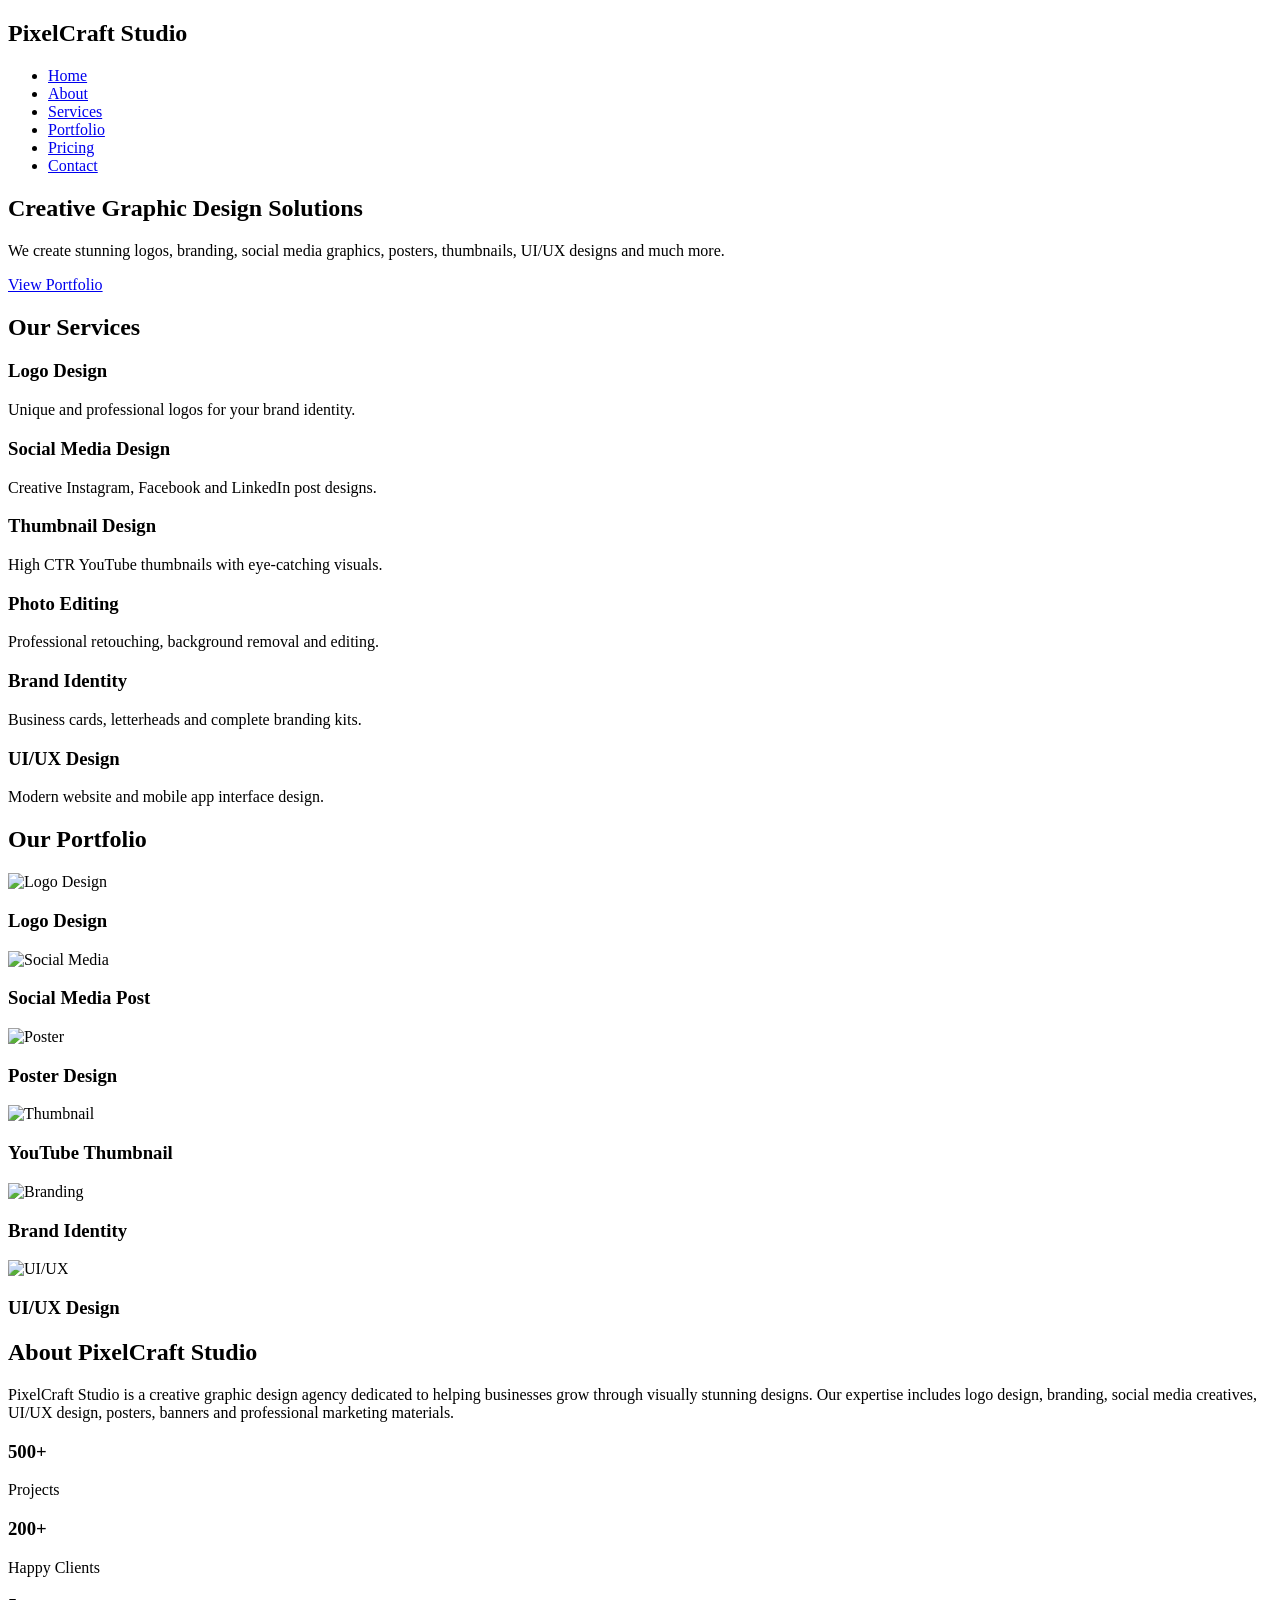
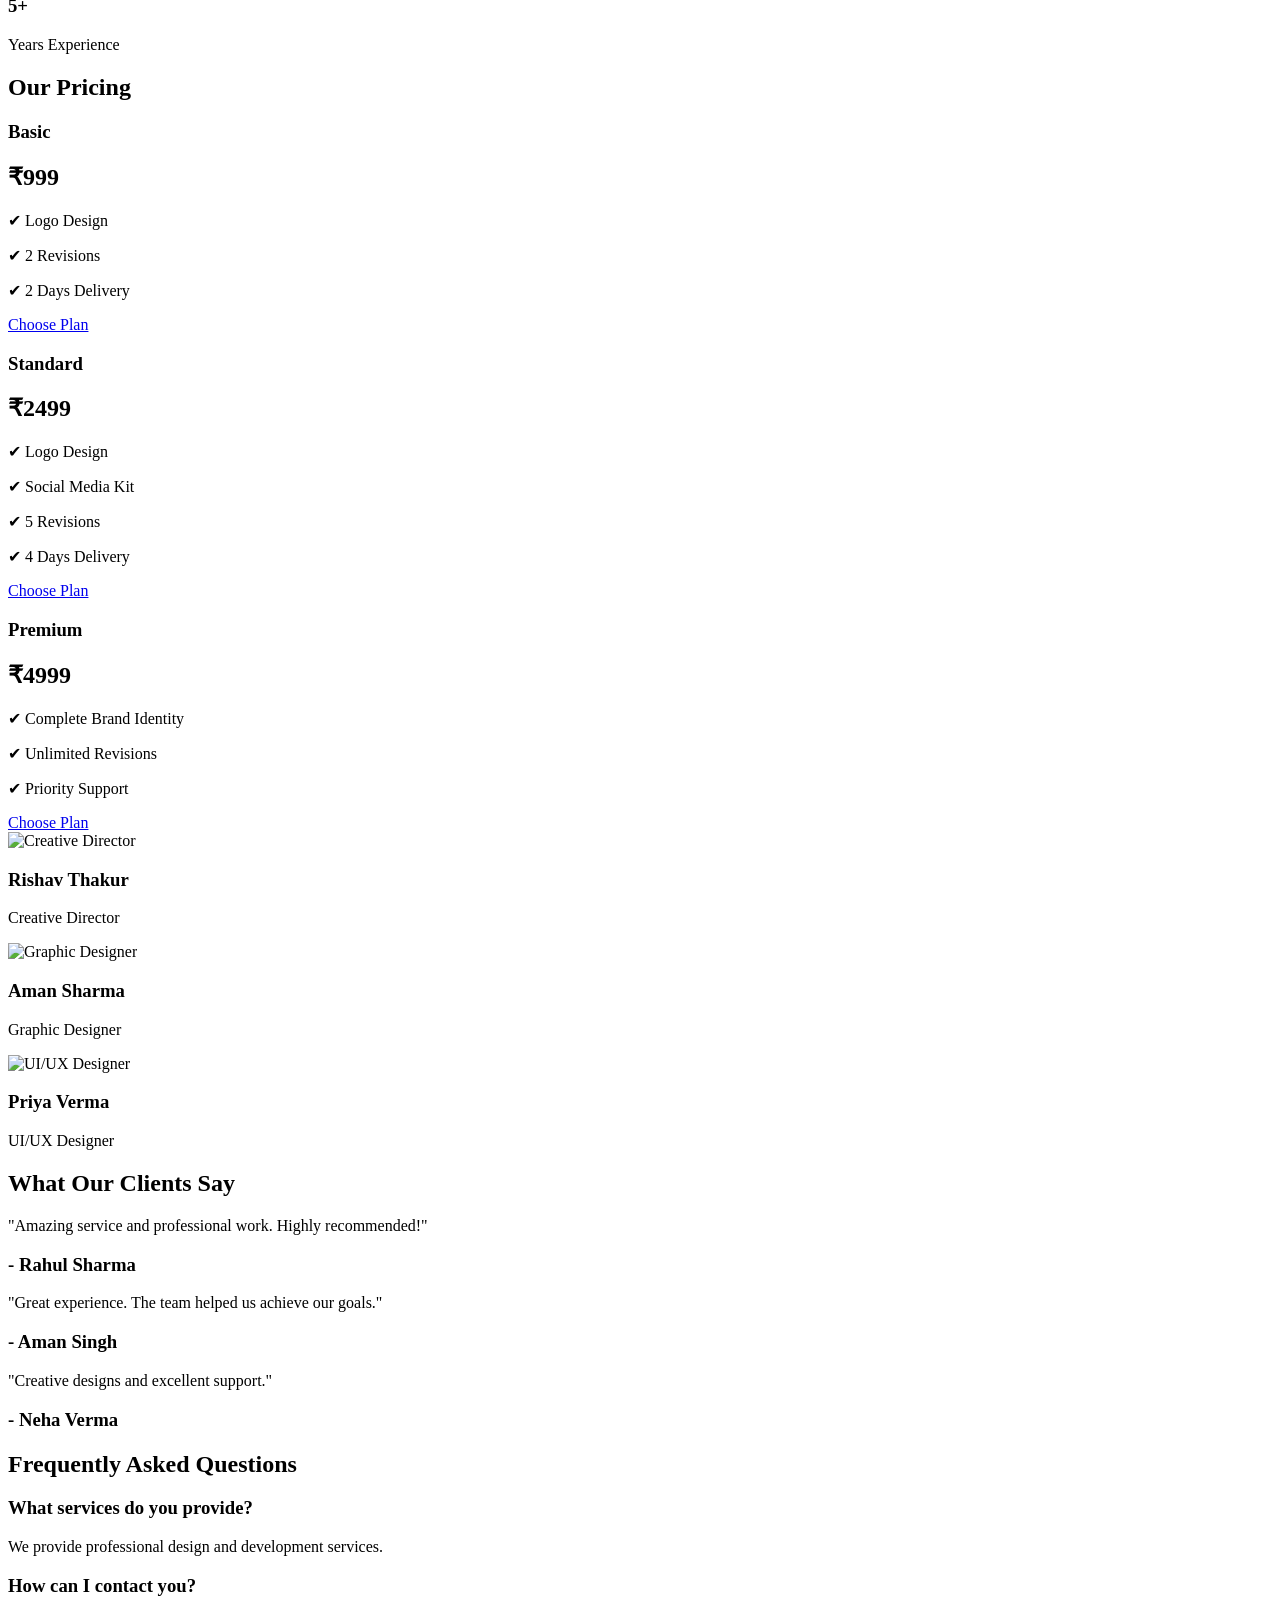
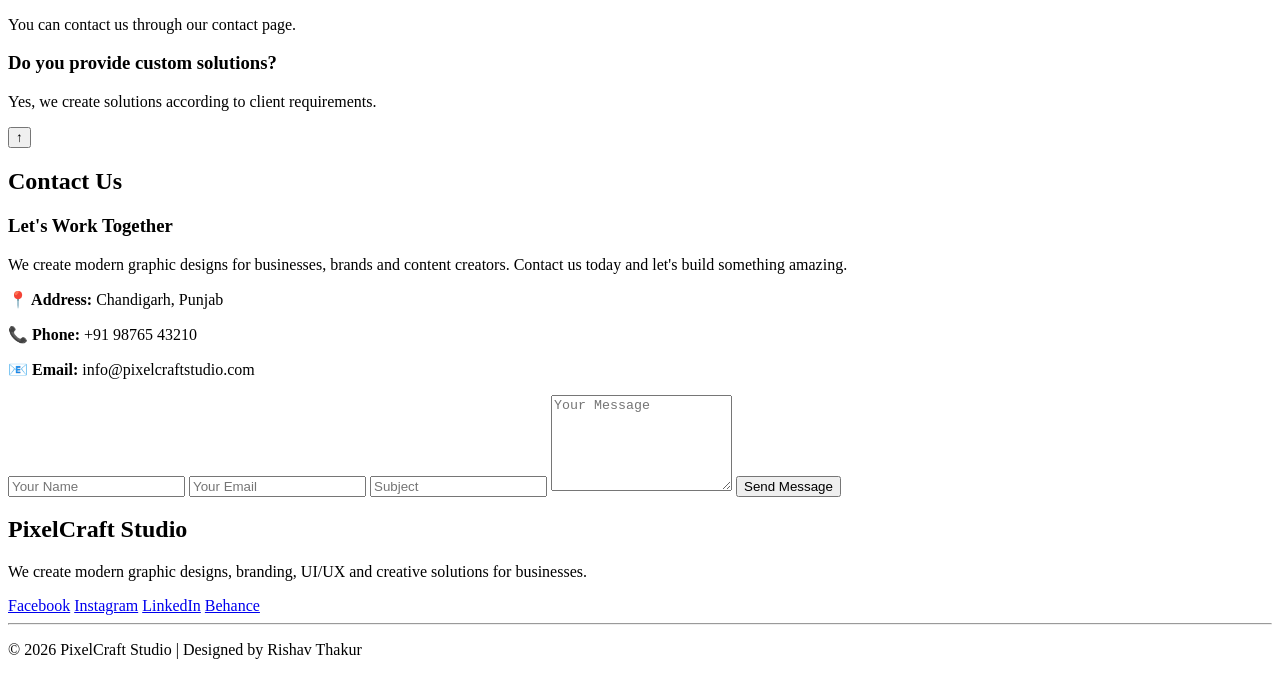
==== index.html @ e8d036d0 "Add files via upload" ====
<!DOCTYPE html>
<html lang="en">
<head>
    <meta charset="UTF-8">
    <meta name="viewport" content="width=device-width, initial-scale=1.0">
    <title>PixelCraft Studio</title>
    
    <link rel="stylesheet" href="css/style.css">
    <link href="https://fonts.googleapis.com/css2?family=Poppins:wght@300;400;500;600;700;800&display=swap" rel="stylesheet">
    <link rel="stylesheet" href="https://unpkg.com/aos@2.3.1/dist/aos.css">
</head>
<body>
  <header>
    <nav>
        <h2>PixelCraft Studio</h2>

        <ul>
            <li><a href="index.html">Home</a></li>
            <li><a href="about.html">About</a></li>
            <li><a href="services.html">Services</a></li>
            <li><a href="portfolio.html">Portfolio</a></li>
            <li><a href="pricing.html">Pricing</a></li>
            <li><a href="contact.html">Contact</a></li>
        </ul>
    </nav>
</header>

<section class="hero">

    <h1>Creative Graphic Design Solutions</h1>

    <p>
        We create stunning logos, branding, social media graphics,
        posters, thumbnails, UI/UX designs and much more.
    </p>

    <a href="portfolio.html" class="btn">
        View Portfolio
    </a>

</section>  
<!-- Services Section -->

<section class="services">

    <h2>Our Services</h2>

    <div class="service-container">

        <div class="card">
            <h3>Logo Design</h3>
            <p>Unique and professional logos for your brand identity.</p>
        </div>

        <div class="card">
            <h3>Social Media Design</h3>
            <p>Creative Instagram, Facebook and LinkedIn post designs.</p>
        </div>

        <div class="card">
            <h3>Thumbnail Design</h3>
            <p>High CTR YouTube thumbnails with eye-catching visuals.</p>
        </div>

        <div class="card">
            <h3>Photo Editing</h3>
            <p>Professional retouching, background removal and editing.</p>
        </div>

        <div class="card">
            <h3>Brand Identity</h3>
            <p>Business cards, letterheads and complete branding kits.</p>
        </div>

        <div class="card">
            <h3>UI/UX Design</h3>
            <p>Modern website and mobile app interface design.</p>
        </div>

    </div>

</section>
<!-- Portfolio -->

<section class="portfolio">

    <h2>Our Portfolio</h2>

    <div class="portfolio-container">

        <div class="portfolio-box">
            <img src="images/logo-design.png" alt="Logo Design">
            <h3>Logo Design</h3>
        </div>

        <div class="portfolio-box">
            <img src="images/social-media.png" alt="Social Media">
            <h3>Social Media Post</h3>
        </div>

        <div class="portfolio-box">
            <img src="images/poster.png" alt="Poster">
            <h3>Poster Design</h3>
        </div>

        <div class="portfolio-box">
            <img src="images/thumbnail.png" alt="Thumbnail">
            <h3>YouTube Thumbnail</h3>
        </div>

        <div class="portfolio-box">
            <img src="images/branding.png" alt="Branding">
            <h3>Brand Identity</h3>
        </div>

        <div class="portfolio-box">
            <img src="images/uiux.png" alt="UI/UX">
            <h3>UI/UX Design</h3>
        </div>

    </div>

</section>
<!-- About -->

<section class="about">

    <div class="about-text">

        <h2>About PixelCraft Studio</h2>

        <p>
            PixelCraft Studio is a creative graphic design agency dedicated to
            helping businesses grow through visually stunning designs.
            Our expertise includes logo design, branding, social media creatives,
            UI/UX design, posters, banners and professional marketing materials.
        </p>

        <div class="stats">

            <div>
                <h3>500+</h3>
                <span>Projects</span>
            </div>

            <div>
                <h3>200+</h3>
                <span>Happy Clients</span>
            </div>

            <div>
                <h3>5+</h3>
                <span>Years Experience</span>
            </div>

        </div>

    </div>

</section>
<!-- Pricing Section -->
<section class="pricing">

    <h2>Our Pricing</h2>

    <div class="pricing-container">

        <div class="price-card">
            <h3>Basic</h3>
            <h1>₹999</h1>

            <p>✔ Logo Design</p>
            <p>✔ 2 Revisions</p>
            <p>✔ 2 Days Delivery</p>

            <a href="#" class="btn">Choose Plan</a>
        </div>

        <div class="price-card active">
            <h3>Standard</h3>
            <h1>₹2499</h1>

            <p>✔ Logo Design</p>
            <p>✔ Social Media Kit</p>
            <p>✔ 5 Revisions</p>
            <p>✔ 4 Days Delivery</p>

            <a href="#" class="btn">Choose Plan</a>
        </div>

        <div class="price-card">
            <h3>Premium</h3>
            <h1>₹4999</h1>

            <p>✔ Complete Brand Identity</p>
            <p>✔ Unlimited Revisions</p>
            <p>✔ Priority Support</p>

            <a href="#" class="btn">Choose Plan</a>
        </div>

    </div>

</section>
<div class="team-card">
    <img src="images/team1.jfif" alt="Creative Director">
    <h3>Rishav Thakur</h3>
    <p>Creative Director</p>
</div>

<div class="team-card">
    <img src="images/team2.jfif" alt="Graphic Designer">
    <h3>Aman Sharma</h3>
    <p>Graphic Designer</p>
</div>

<div class="team-card">
    <img src="images/team3.jfif" alt="UI/UX Designer">
    <h3>Priya Verma</h3>
    <p>UI/UX Designer</p>
</div>
<!-- Testimonials Section -->
 <section class="testimonials" data-aos="fade-up"></section>
    <h2>What Our Clients Say</h2>

    <div class="testimonial-container">

        <div class="testimonial-card">
            <p>"Amazing service and professional work. Highly recommended!"</p>
            <h3>- Rahul Sharma</h3>
        </div>

        <div class="testimonial-card">
            <p>"Great experience. The team helped us achieve our goals."</p>
            <h3>- Aman Singh</h3>
        </div>

        <div class="testimonial-card">
            <p>"Creative designs and excellent support."</p>
            <h3>- Neha Verma</h3>
        </div>

    </div>
</section>


<!-- FAQ Section -->
<section class="faq" data-aos="fade-up"></section>
    <h2>Frequently Asked Questions</h2>

    <div class="faq-box">
        <h3>What services do you provide?</h3>
        <p>We provide professional design and development services.</p>
    </div>

    <div class="faq-box">
        <h3>How can I contact you?</h3>
        <p>You can contact us through our contact page.</p>
    </div>

    <div class="faq-box">
        <h3>Do you provide custom solutions?</h3>
        <p>Yes, we create solutions according to client requirements.</p>
    </div>

</section>


<!-- Back To Top Button -->
<button id="topBtn">↑</button>
<!-- Contact Section -->

<section class="contact" id="contact">

    <h2>Contact Us</h2>

    <div class="contact-container">

        <div class="contact-info">

            <h3>Let's Work Together</h3>

            <p>
                We create modern graphic designs for businesses,
                brands and content creators. Contact us today and
                let's build something amazing.
            </p>

            <p><strong>📍 Address:</strong> Chandigarh, Punjab</p>

            <p><strong>📞 Phone:</strong> +91 98765 43210</p>

            <p><strong>📧 Email:</strong> info@pixelcraftstudio.com</p>

        </div>

        <form class="contact-form">

            <input type="text" placeholder="Your Name" required>

            <input type="email" placeholder="Your Email" required>

            <input type="text" placeholder="Subject">

            <textarea rows="6" placeholder="Your Message"></textarea>

            <button class="btn">Send Message</button>

        </form>

    </div>

</section>
<footer>

    <div class="footer-content">

        <h2>PixelCraft Studio</h2>

        <p>
            We create modern graphic designs, branding,
            UI/UX and creative solutions for businesses.
        </p>

        <div class="social-icons">
            <a href="#">Facebook</a>
            <a href="#">Instagram</a>
            <a href="#">LinkedIn</a>
            <a href="#">Behance</a>
        </div>

        <hr>

        <p>© 2026 PixelCraft Studio | Designed by Rishav Thakur</p>

    </div>

</footer>
<script src="https://unpkg.com/aos@2.3.1/dist/aos.js"></script>

<script>
AOS.init({
    duration: 1000,
    once: true
});
</script>
</body>
<script src="js/script.js"></script>
</html>
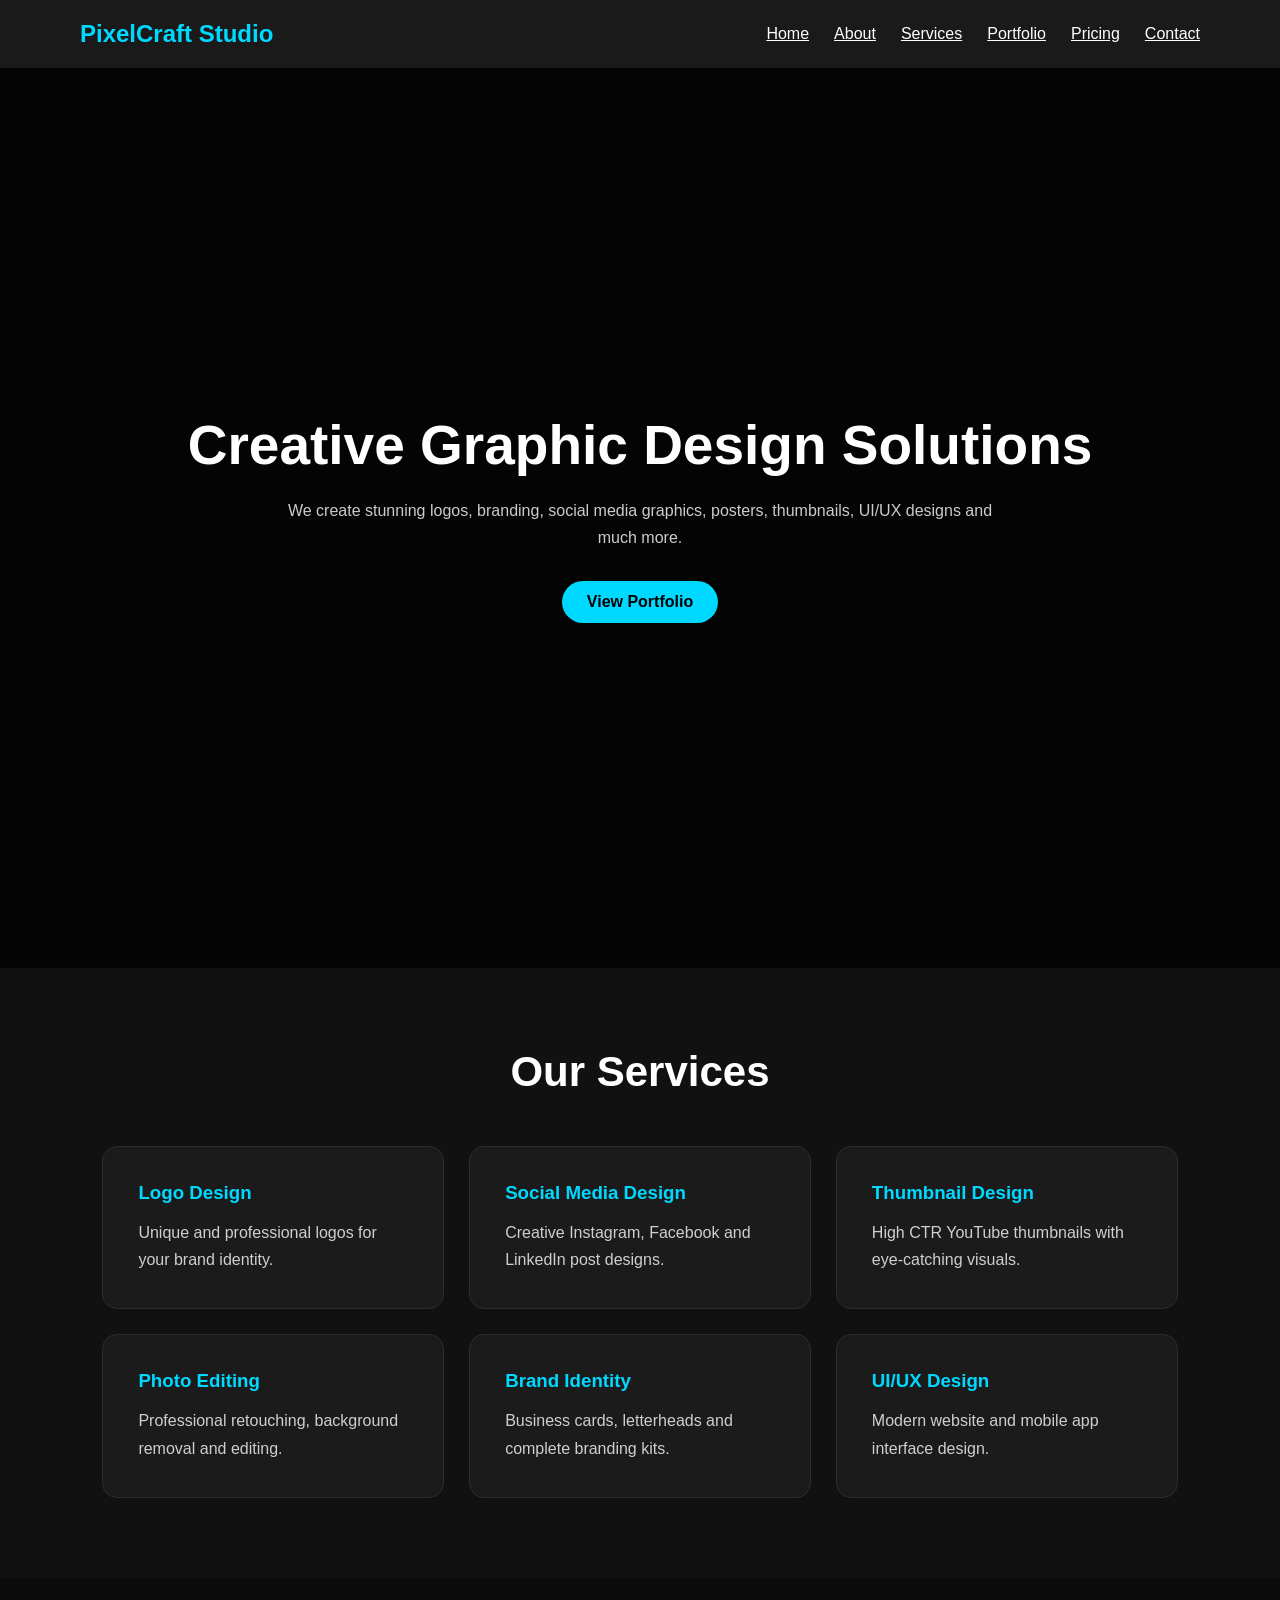
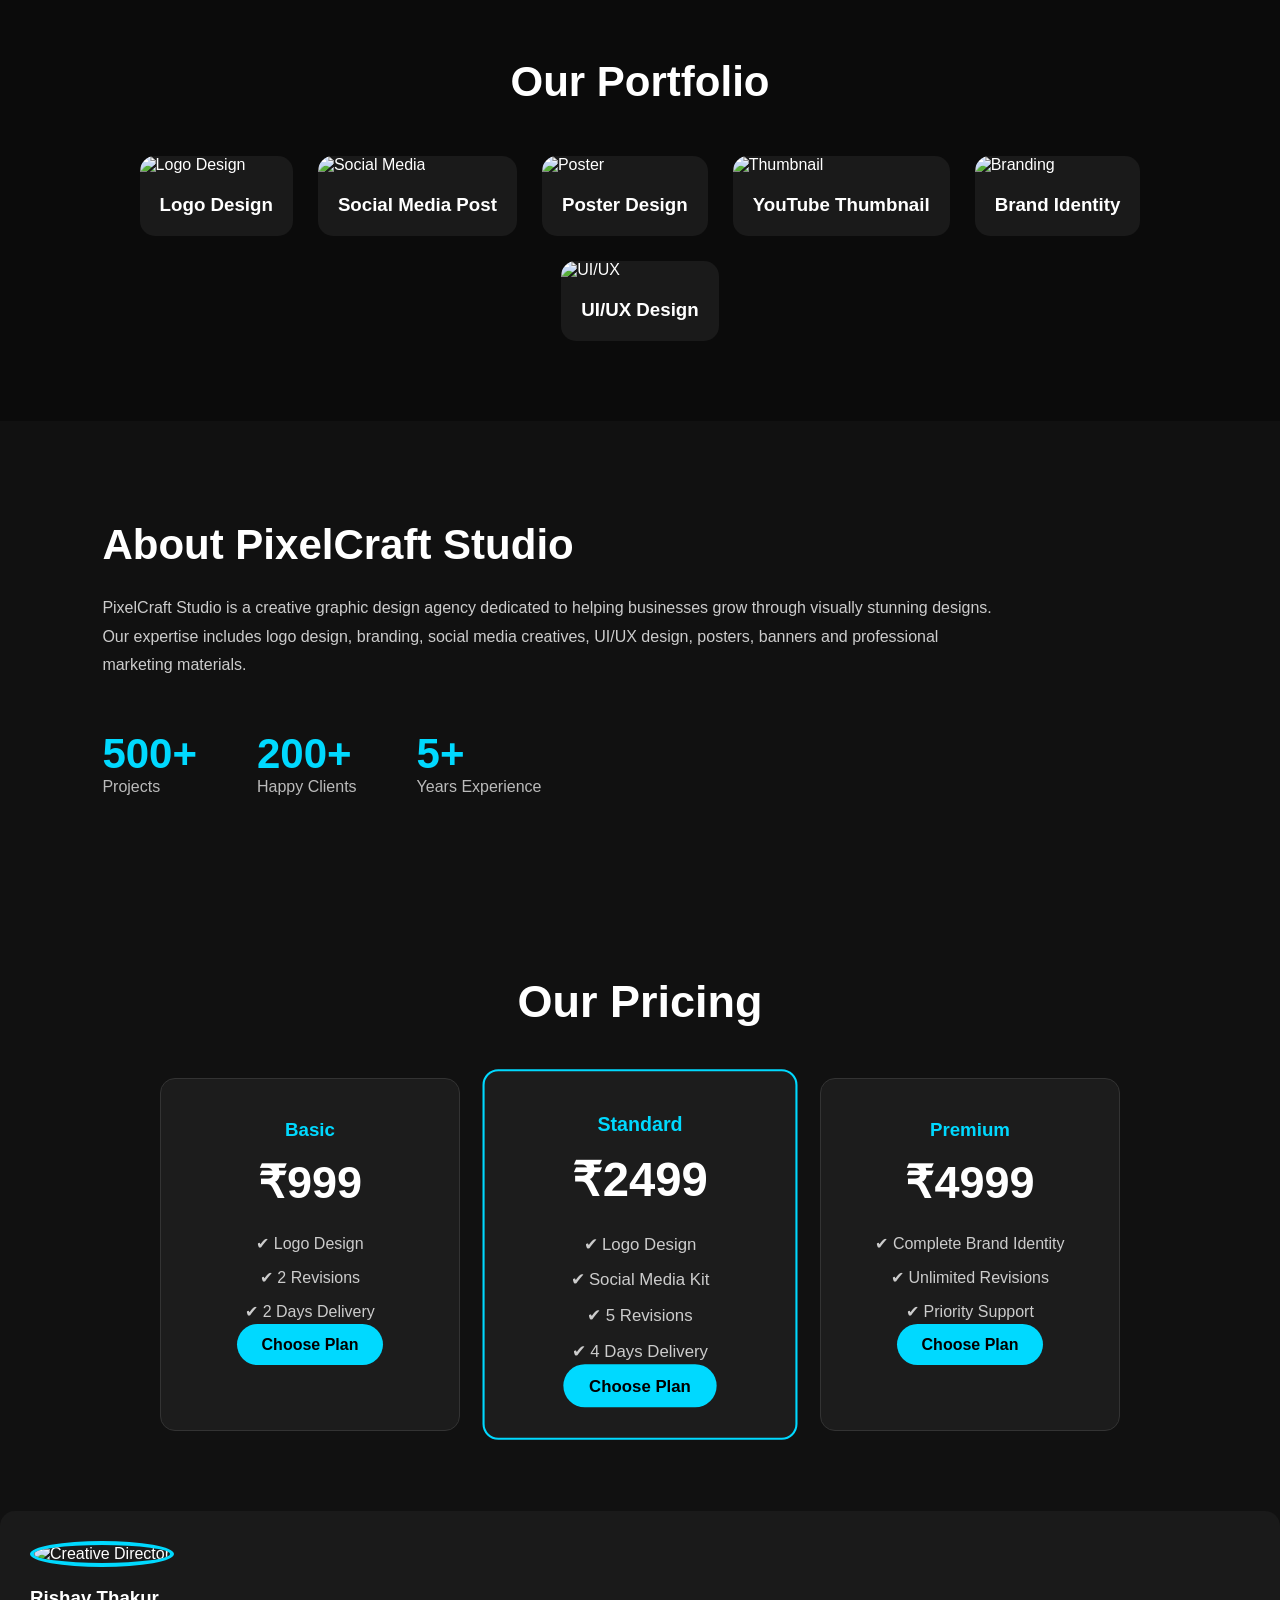
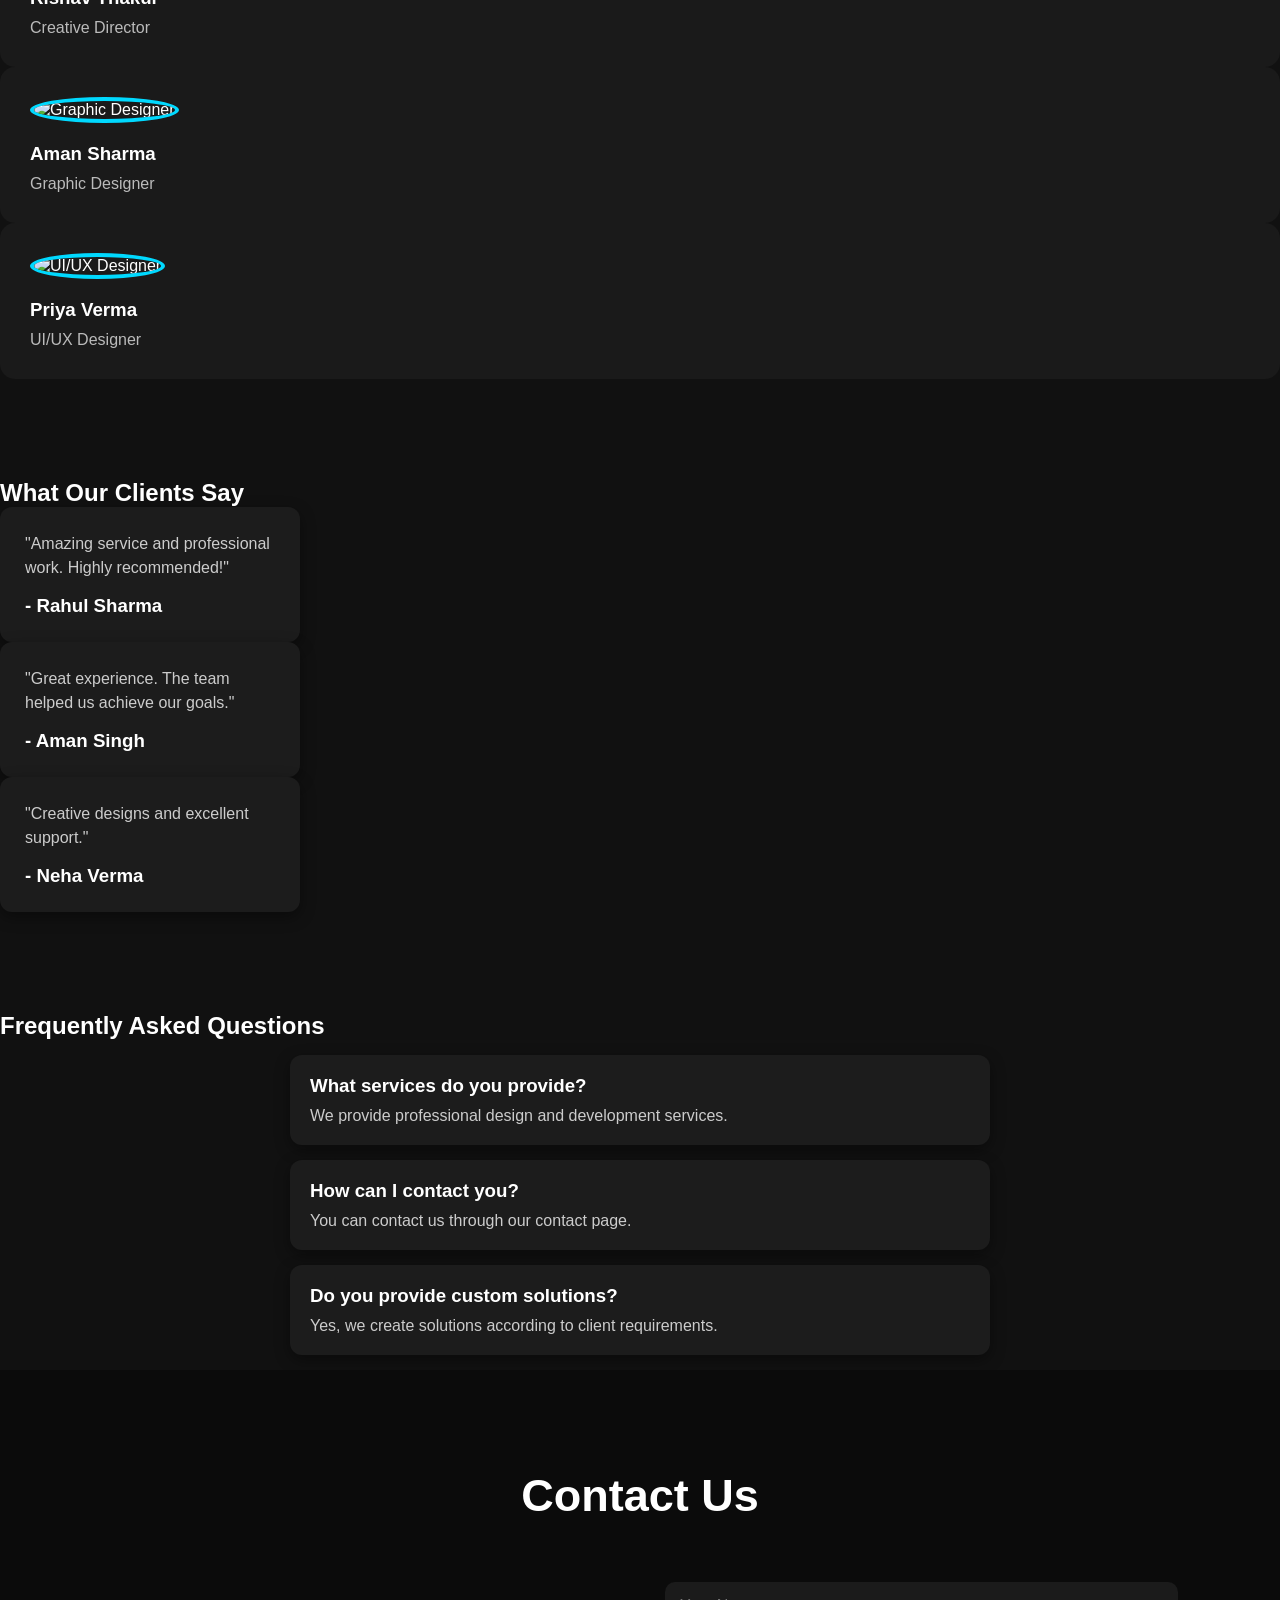
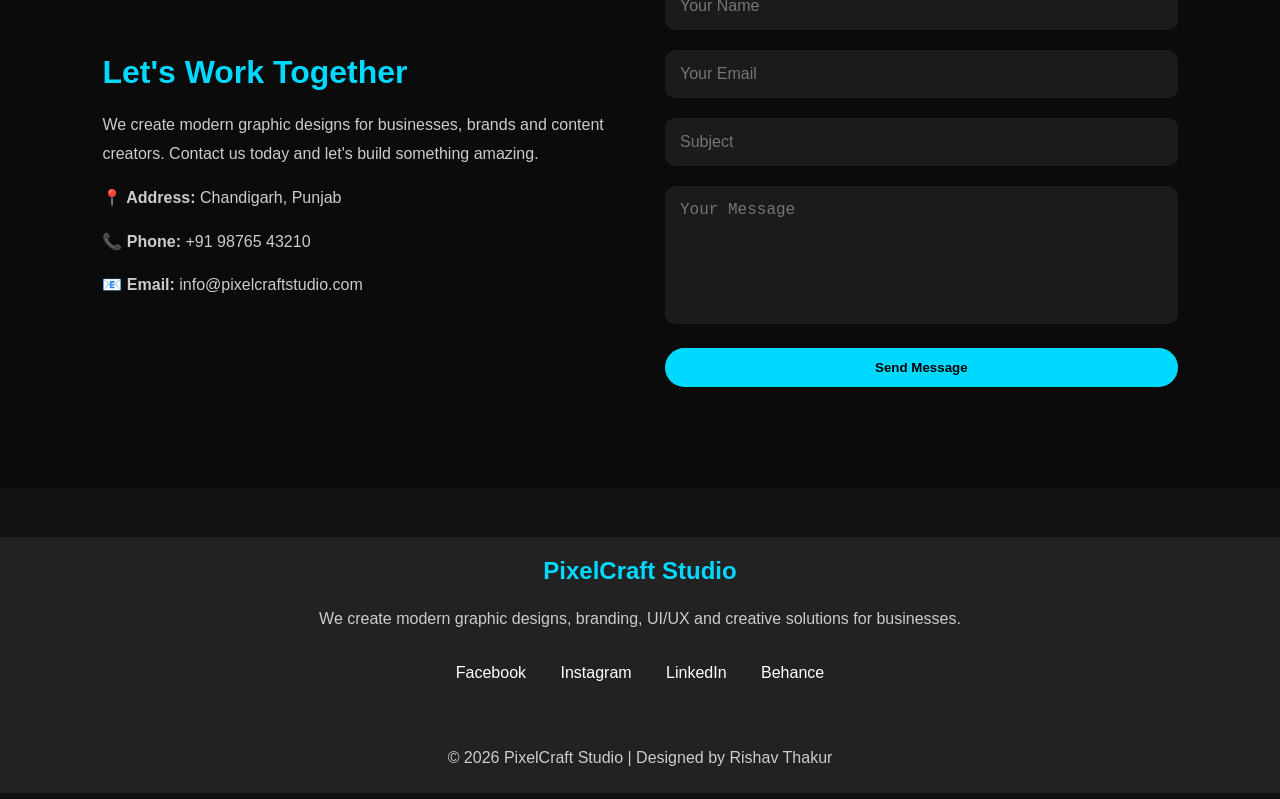
==== commit b4eeade6: "Add files via upload" ====
--- a/index.html
+++ b/index.html
@@ -5,7 +5,7 @@
     <meta name="viewport" content="width=device-width, initial-scale=1.0">
     <title>PixelCraft Studio</title>
     
-    <link rel="stylesheet" href="css/style.css">
+    <link rel="stylesheet" href="style.css">
     <link href="https://fonts.googleapis.com/css2?family=Poppins:wght@300;400;500;600;700;800&display=swap" rel="stylesheet">
     <link rel="stylesheet" href="https://unpkg.com/aos@2.3.1/dist/aos.css">
 </head>
--- a/style.css
+++ b/style.css
@@ -0,0 +1,638 @@
+html{
+    scroll-behavior: smooth;
+}
+*{
+    margin:0;
+    padding:0;
+    box-sizing:border-box;
+}
+
+body{
+    font-family:'Poppins',sans-serif;
+    background:#0b0b0b;
+    color:white;
+    overflow-x:hidden;
+}
+
+nav{
+    display:flex;
+    justify-content:space-between;
+    align-items:center;
+    padding:20px 80px;
+    position: sticky;
+top: 0;
+z-index: 1000;
+background: rgba(0,0,0,0.9);
+backdrop-filter: blur(10px);
+}
+
+nav h2{
+    color:#00d9ff;
+}
+
+nav ul{
+    display:flex;
+    list-style:none;
+}
+
+nav ul li{
+    margin-left:25px;
+}
+
+nav ul li a:hover{
+    color:#00d9ff;
+    transition:0.3s;
+}
+
+.hero{
+    height:100vh;
+    display:flex;
+    flex-direction:column;
+    justify-content:center;
+    align-items:center;
+    text-align:center;
+    padding:20px;
+
+    background:
+    linear-gradient(rgba(0,0,0,.75), rgba(0,0,0,.75)),
+    url("../images/hero.png");
+
+    background-size:cover;
+    background-position:center;
+}
+
+.hero h1{
+    font-size:55px;
+    margin-bottom:20px;
+}
+
+.hero p{
+    width:60%;
+    line-height:1.7;
+    margin-bottom:30px;
+}
+
+.btn{
+    background:#00d9ff;
+    color:black;
+    padding:15px 35px;
+    text-decoration:none;
+    border-radius:8px;
+    font-weight:bold;
+}
+.btn:hover{
+    background:#ffffff;
+    color:#00d9ff;
+    transform:scale(1.05);
+    transition:0.3s;
+}
+/* SERVICES */
+
+.services{
+    padding:80px 8%;
+    background:#111;
+}
+
+.services h2{
+    text-align:center;
+    font-size:42px;
+    margin-bottom:50px;
+}
+
+.service-container{
+    display:grid;
+    grid-template-columns:repeat(auto-fit,minmax(280px,1fr));
+    gap:25px;
+}
+
+.card{
+    background:#1b1b1b;
+    padding:35px;
+    border-radius:15px;
+    transition:.4s;
+    border:1px solid #2d2d2d;
+}
+
+.card:hover{
+    transform:translateY(-10px);
+    border-color:#00d9ff;
+    box-shadow:0 0 25px rgba(0,217,255,.35);
+}
+
+.card h3{
+    color:#00d9ff;
+    margin-bottom:15px;
+}
+
+.card p{
+    color:#cfcfcf;
+    line-height:1.7;
+}
+/* Portfolio */
+
+.portfolio{
+    padding:80px 8%;
+    background:#0b0b0b;
+}
+
+.portfolio h2{
+    text-align:center;
+    font-size:42px;
+    margin-bottom:50px;
+}
+
+.portfolio-container{
+    display:grid;
+    grid-template-columns:repeat(auto-fit,minmax(320px,1fr));
+    gap:25px;
+}
+
+.portfolio-box{
+    background:#1a1a1a;
+    border-radius:15px;
+    overflow:hidden;
+    transition:.4s;
+}
+
+.portfolio-box img{
+    width:100%;
+    height:240px;
+    object-fit:cover;
+}
+
+.portfolio-box h3{
+    text-align:center;
+    padding:20px;
+}
+
+.portfolio-box:hover{
+    transform:translateY(-10px);
+    box-shadow:0 0 25px rgba(0,217,255,.4);
+}
+/* ABOUT */
+.about{
+    padding:100px 8%;
+    background:#111;
+}
+
+.about h2{
+    font-size:42px;
+    margin-bottom:25px;
+}
+
+.about p{
+    color:#ccc;
+    line-height:1.8;
+    max-width:900px;
+}
+
+.stats{
+    display:flex;
+    gap:60px;
+    margin-top:50px;
+    flex-wrap:wrap;
+}
+
+.stats h3{
+    color:#00d9ff;
+    font-size:42px;
+}
+
+.stats span{
+    color:#bbb;
+}
+/* Pricing */
+
+.pricing{
+    padding:80px 8%;
+    text-align:center;
+    background:#111;
+}
+
+.pricing h2{
+    font-size:45px;
+    margin-bottom:50px;
+}
+
+.pricing-container{
+    display:flex;
+    justify-content:center;
+    gap:30px;
+    flex-wrap:wrap;
+}
+
+.price-card{
+    background:#1c1c1c;
+    padding:40px;
+    width:300px;
+    border-radius:15px;
+    transition:.4s;
+    border:1px solid #333;
+}
+
+.price-card:hover{
+    transform:translateY(-12px);
+    box-shadow:0 0 25px #00d9ff55;
+}
+
+.price-card.active{
+    border:2px solid #00d9ff;
+    transform:scale(1.05);
+}
+
+.price-card h3{
+    color:#00d9ff;
+    margin-bottom:15px;
+}
+
+.price-card h1{
+    font-size:45px;
+    margin-bottom:25px;
+}
+
+.price-card p{
+    margin:15px 0;
+}
+/* CONTACT */
+
+.contact{
+    padding:100px 8%;
+    background:#0b0b0b;
+}
+
+.contact h2{
+    text-align:center;
+    font-size:45px;
+    margin-bottom:60px;
+}
+
+.contact-container{
+    display:grid;
+    grid-template-columns:1fr 1fr;
+    gap:50px;
+    align-items:center;
+}
+
+.contact-info h3{
+    font-size:32px;
+    color:#00d9ff;
+    margin-bottom:20px;
+}
+
+.contact-info p{
+    color:#ccc;
+    line-height:1.8;
+    margin-bottom:15px;
+}
+
+.contact-form input,
+.contact-form textarea{
+    width:100%;
+    padding:15px;
+    margin-bottom:20px;
+    border:none;
+    border-radius:10px;
+    background:#1b1b1b;
+    color:white;
+    font-size:16px;
+}
+
+.contact-form textarea{
+    resize:none;
+}
+
+.contact-form button{
+    border:none;
+    cursor:pointer;
+    width:100%;
+}
+
+.contact-form input:focus,
+.contact-form textarea:focus{
+    outline:2px solid #00d9ff;
+}
+/* FOOTER */
+
+footer{
+    background:#000;
+    padding:60px 8%;
+    text-align:center;
+}
+
+.footer-content h2{
+    color:#00d9ff;
+    margin-bottom:20px;
+}
+
+.footer-content p{
+    color:#ccc;
+    line-height:1.8;
+}
+
+.social-icons{
+    margin:30px 0;
+}
+
+.social-icons a{
+    color:white;
+    text-decoration:none;
+    margin:0 15px;
+    transition:.3s;
+}
+
+.social-icons a:hover{
+    color:#00d9ff;
+}
+
+footer hr{
+    margin:30px 0;
+    border:1px solid #222;
+}
+@media(max-width:768px){
+
+nav{
+    flex-direction:column;
+    padding:20px;
+}
+
+nav ul{
+    flex-direction:column;
+    text-align:center;
+}
+
+nav ul li{
+    margin:12px 0;
+}
+
+.hero h1{
+    font-size:38px;
+}
+
+.hero p{
+    width:95%;
+}
+
+.contact-container{
+    grid-template-columns:1fr;
+}
+
+.stats{
+    justify-content:center;
+}
+
+}
+/* TEAM */
+
+.team{
+    padding:100px 8%;
+    background:#111;
+    text-align:center;
+}
+
+.team h2{
+    font-size:42px;
+    margin-bottom:50px;
+}
+
+.team-container{
+    display:grid;
+    grid-template-columns:repeat(auto-fit,minmax(250px,1fr));
+    gap:30px;
+}
+
+.team-card{
+    background:#1a1a1a;
+    border-radius:15px;
+    padding:30px;
+    transition:.4s;
+}
+
+.team-card:hover{
+    transform:translateY(-10px);
+    box-shadow:0 0 20px rgba(0,217,255,.35);
+}
+.team-card img{
+    width:150px;
+    height:150px;
+    object-fit:cover;
+    border-radius:50%;
+    border:4px solid #00d9ff;
+    margin-bottom:20px;
+    transition:0.4s;
+}
+
+.team-card img:hover{
+    transform:scale(1.08);
+}
+
+.team-card h3{
+    margin-bottom:10px;
+}
+
+.team-card p{
+    color:#bbb;
+}
+/* Testimonials Design */
+
+.testimonials {
+    padding: 50px;
+    text-align: center;
+}
+
+.testimonial-card {
+    background: #222;
+    color: white;
+    width: 300px;
+    padding: 25px;
+    border-radius: 12px;
+    transition: 0.3s;
+}
+
+.testimonial-card:hover {
+    transform: translateY(-5px);
+}
+
+.testimonial-card p {
+    font-size: 16px;
+    line-height: 1.5;
+}
+
+.testimonial-card h3 {
+    margin-top: 15px;
+}
+
+/* FAQ Design */
+
+.faq {
+    padding: 50px;
+    text-align: center;
+}
+
+.faq h2 {
+    margin-bottom: 30px;
+}
+
+.faq-box {
+    background: #222;
+    color: white;
+    margin: 15px auto;
+    padding: 20px;
+    max-width: 700px;
+    border-radius: 12px;
+    text-align: left;
+    transition: 0.3s;
+}
+
+.faq-box:hover {
+    transform: translateY(-5px);
+}
+
+.faq-box h3 {
+    margin-bottom: 10px;
+}
+
+#topBtn {
+    position: fixed;
+    bottom: 30px;
+    right: 30px;
+    display: none;
+    width: 50px;
+    height: 50px;
+    border-radius: 50%;
+    border: none;
+    cursor: pointer;
+    font-size: 25px;
+    font-weight: bold;
+    background: #333;
+    color: white;
+    transition: 0.3s;
+}
+
+#topBtn:hover {
+    transform: scale(1.1);
+}
+.portfolio-page {
+    padding: 60px;
+    text-align: center;
+}
+
+.portfolio-container {
+    display: flex;
+    justify-content: center;
+    flex-wrap: wrap;
+    gap: 25px;
+    margin-top: 40px;
+}
+
+.portfolio-card {
+    width: 280px;
+    padding: 25px;
+    background: #222;
+    color: white;
+    border-radius: 12px;
+    transition: 0.3s;
+}
+
+.portfolio-card:hover {
+    transform: translateY(-8px);
+}
+.page-section {
+    padding: 80px;
+    text-align: center;
+    min-height: 70vh;
+}
+
+.page-section p {
+    max-width: 700px;
+    margin: 20px auto;
+    font-size: 18px;
+    line-height: 1.6;
+}
+footer {
+    text-align: center;
+    padding: 20px;
+    background: #222;
+    color: white;
+    margin-top: 50px;
+}
+.portfolio-card img {
+    width: 100%;
+    height: 180px;
+    object-fit: cover;
+    border-radius: 10px;
+    margin-bottom: 15px;
+}
+@media (max-width: 768px) {
+
+    nav {
+        flex-direction: column;
+    }
+
+    nav ul {
+        flex-direction: column;
+        text-align: center;
+    }
+
+    .testimonial-container,
+    .portfolio-container {
+        flex-direction: column;
+        align-items: center;
+    }
+
+    .portfolio-card,
+    .testimonial-card {
+        width: 90%;
+    }
+
+    .page-section {
+        padding: 30px 15px;
+    }
+
+}
+/* Dark Theme Final Polish */
+
+body {
+    background: #111;
+    color: white;
+}
+
+h1, h2, h3 {
+    color: white;
+}
+
+p {
+    color: #ccc;
+}
+
+nav {
+    background: #1a1a1a;
+}
+
+nav a {
+    color: white;
+    transition: 0.3s;
+}
+
+nav a:hover {
+    color: #00d9ff;
+}
+
+.btn {
+    background: #00d9ff;
+    color: black;
+    padding: 12px 25px;
+    border-radius: 25px;
+    text-decoration: none;
+    transition: 0.3s;
+}
+
+.btn:hover {
+    transform: scale(1.05);
+}
+
+.portfolio-card,
+.testimonial-card,
+.faq-box {
+    background: #1c1c1c;
+    box-shadow: 0 5px 15px rgba(0,0,0,0.4);
+}
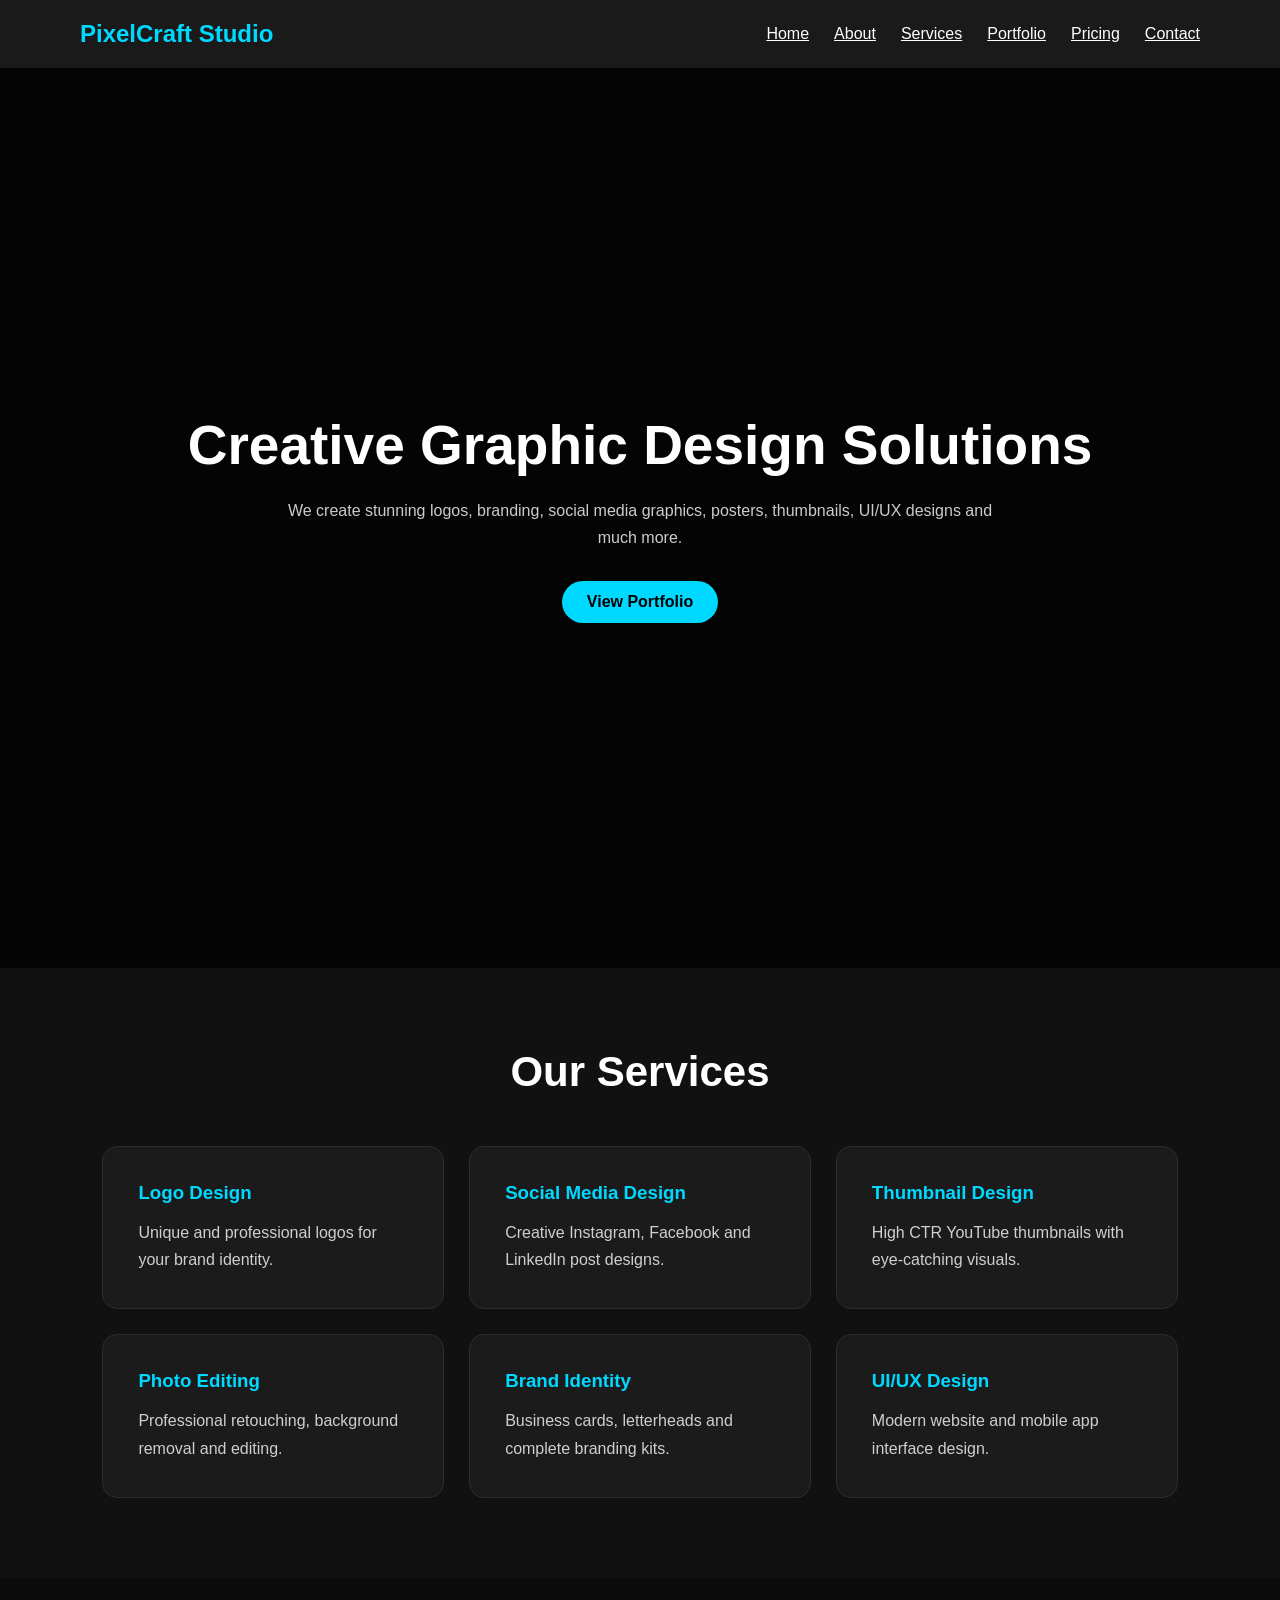
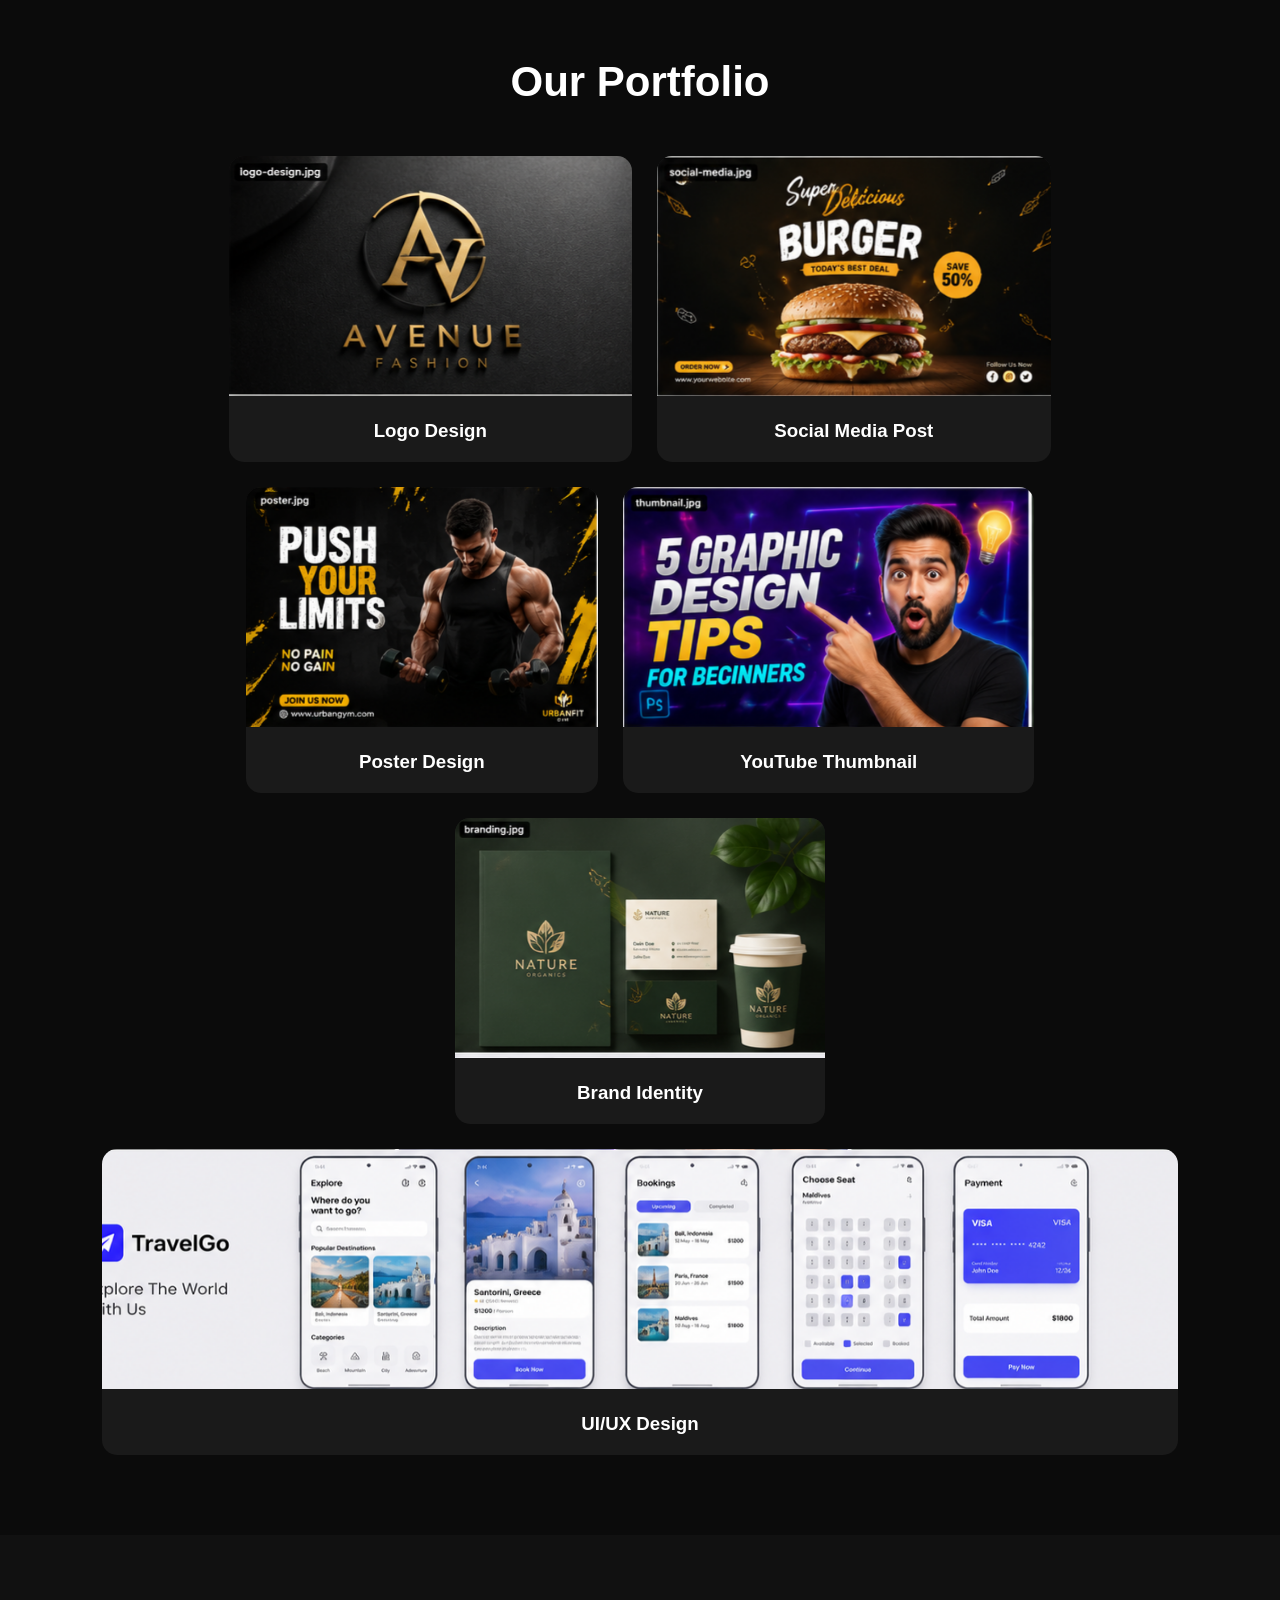
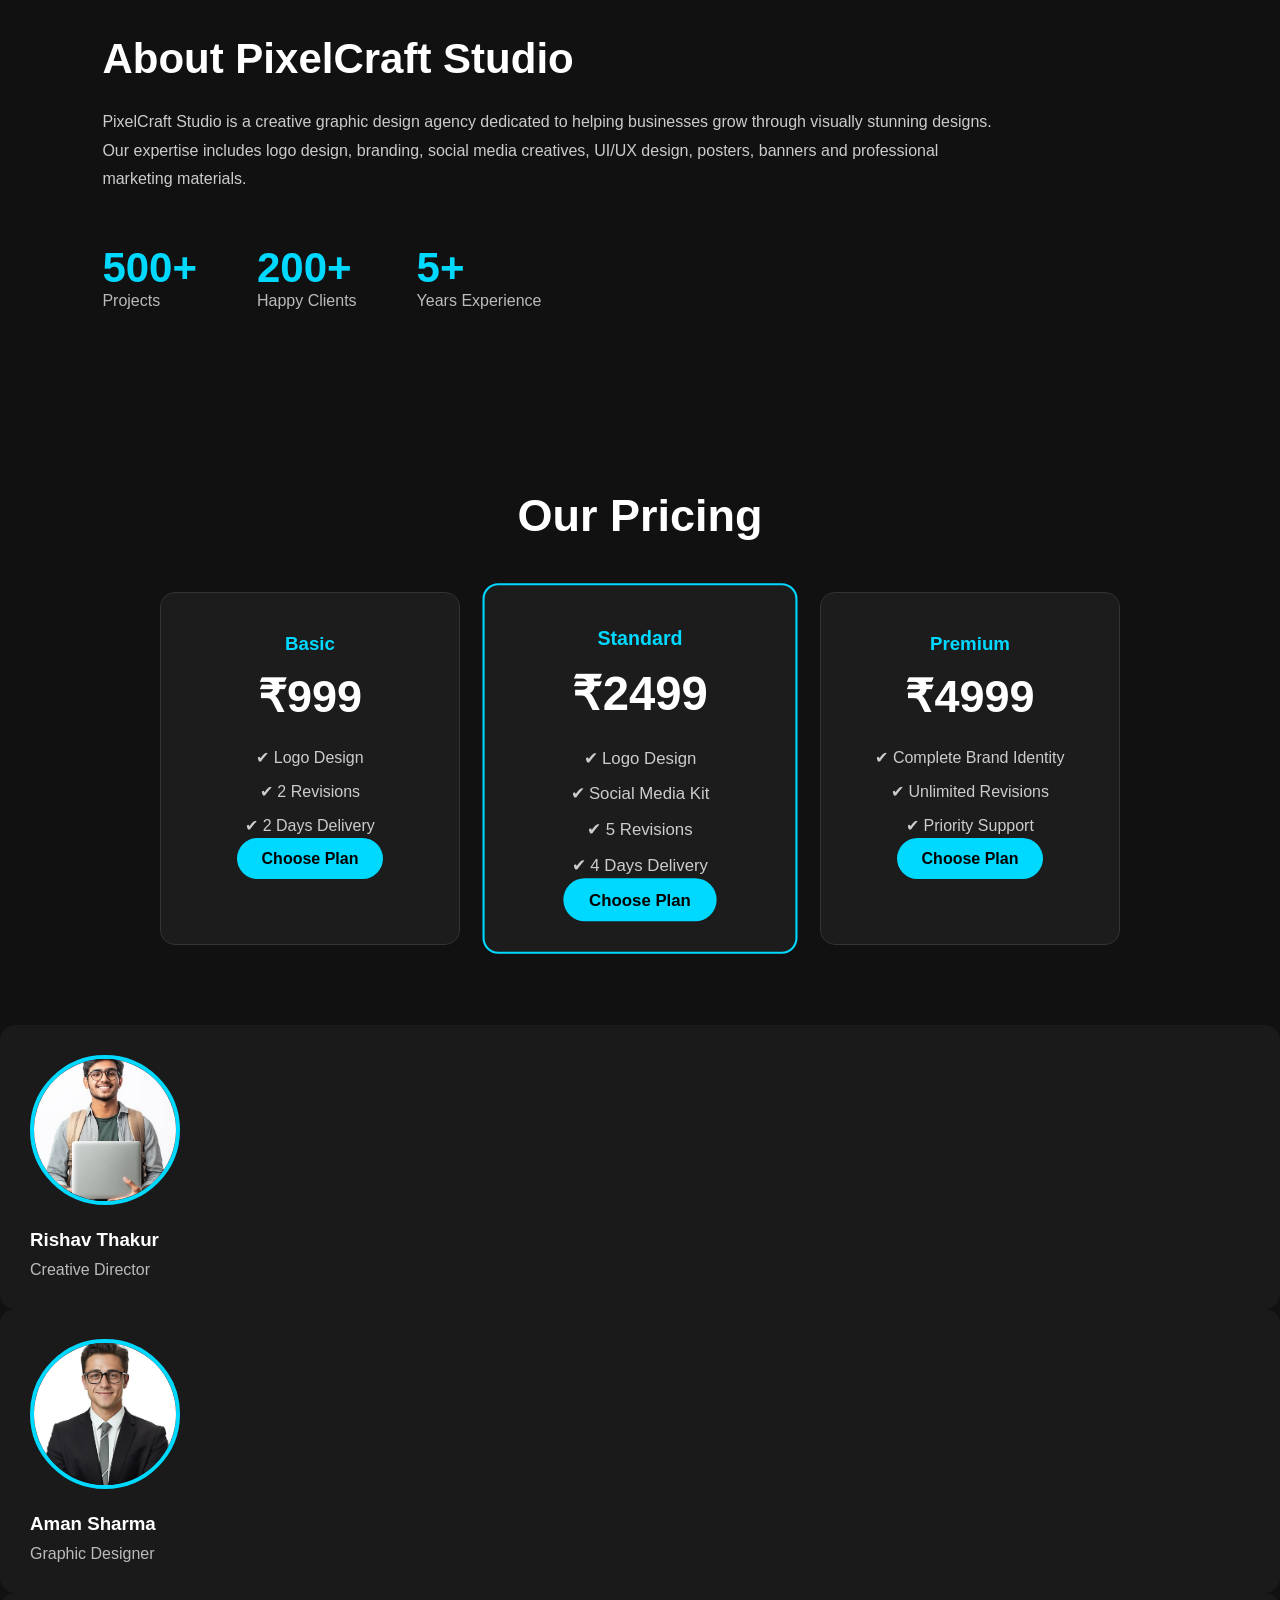
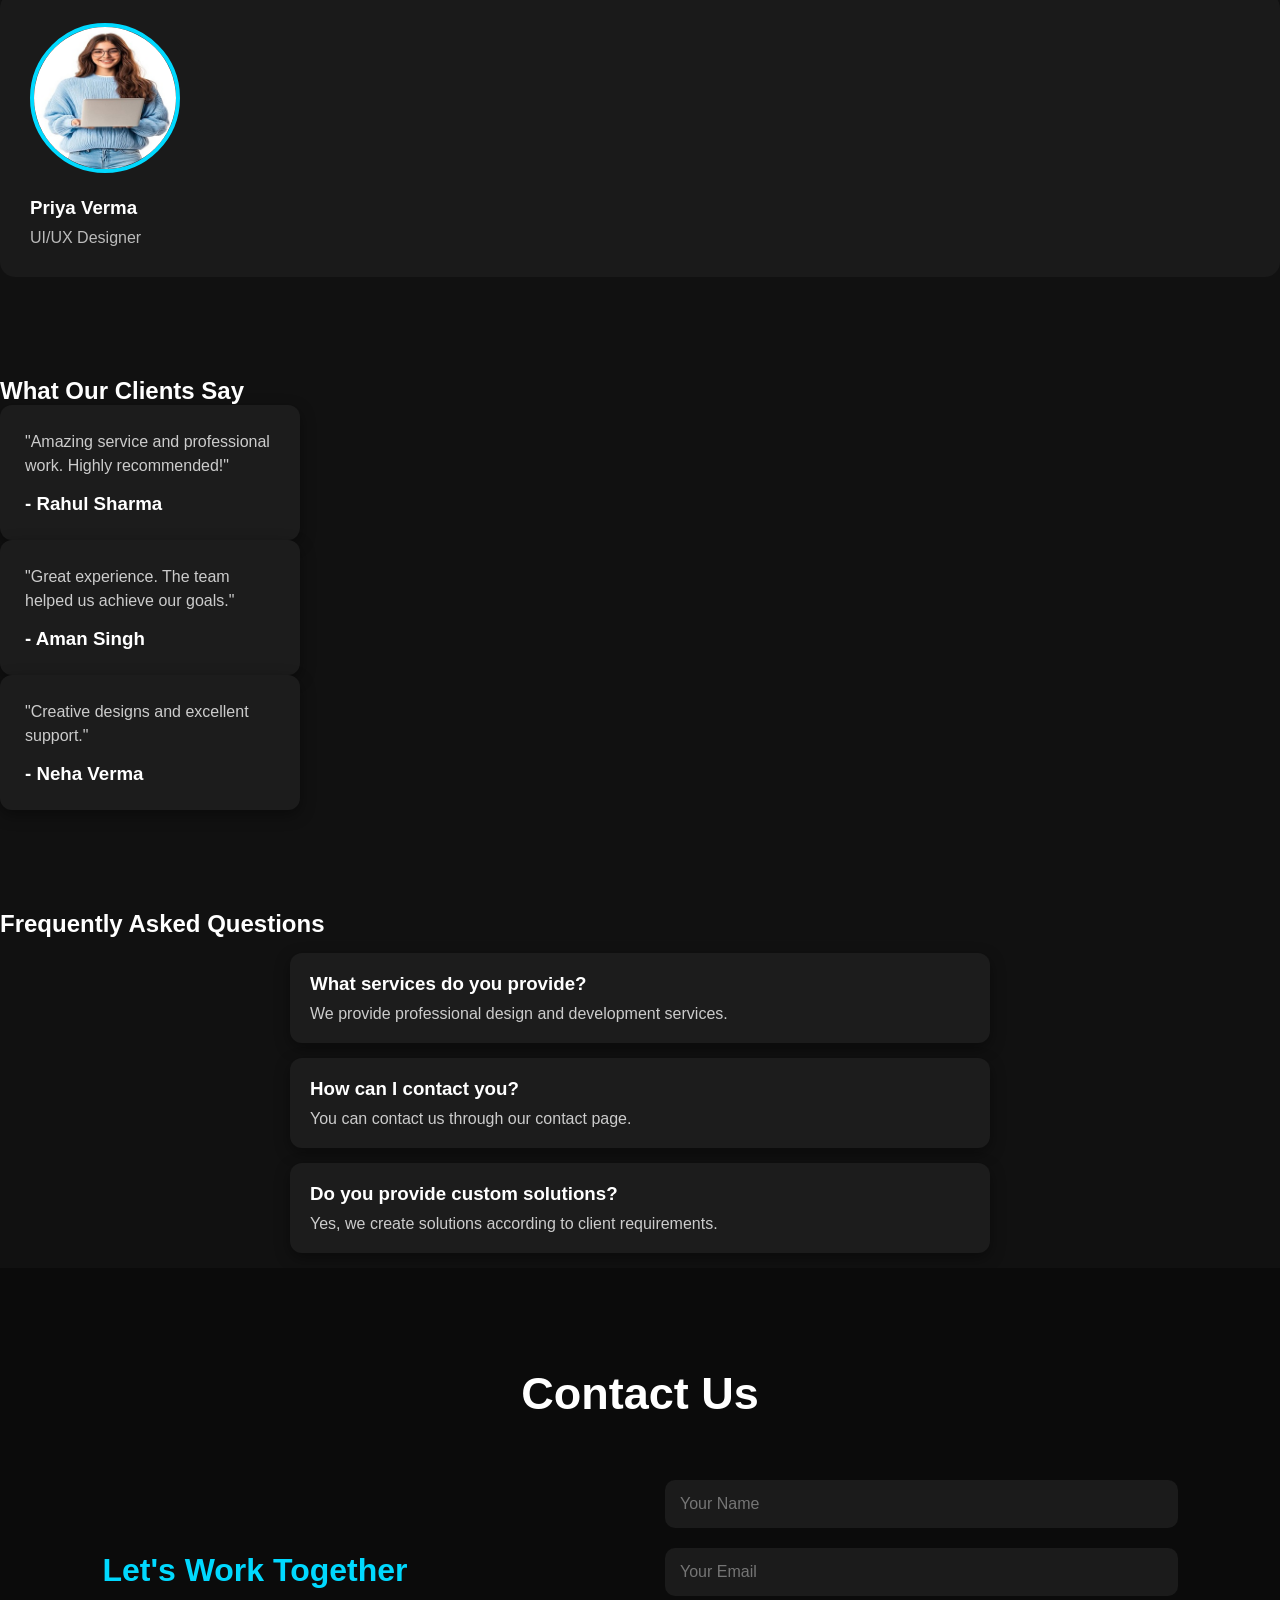
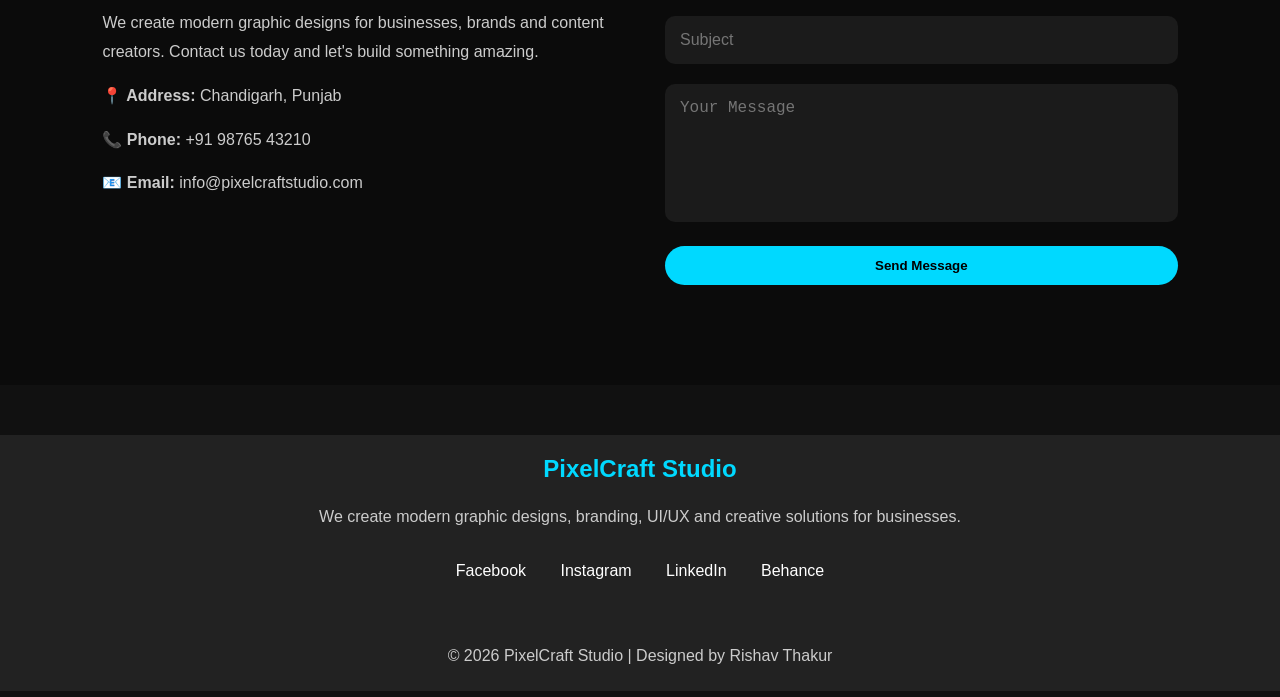
==== commit edef8c0b: "Add files via upload" ====
--- a/index.html
+++ b/index.html
@@ -89,32 +89,32 @@
     <div class="portfolio-container">
 
         <div class="portfolio-box">
-            <img src="images/logo-design.png" alt="Logo Design">
+            <img src="logo-design.png" alt="Logo Design">
             <h3>Logo Design</h3>
         </div>
 
         <div class="portfolio-box">
-            <img src="images/social-media.png" alt="Social Media">
+            <img src="social-media.png" alt="Social Media">
             <h3>Social Media Post</h3>
         </div>
 
         <div class="portfolio-box">
-            <img src="images/poster.png" alt="Poster">
+            <img src="/poster.png" alt="Poster">
             <h3>Poster Design</h3>
         </div>
 
         <div class="portfolio-box">
-            <img src="images/thumbnail.png" alt="Thumbnail">
+            <img src="thumbnail.png" alt="Thumbnail">
             <h3>YouTube Thumbnail</h3>
         </div>
 
         <div class="portfolio-box">
-            <img src="images/branding.png" alt="Branding">
+            <img src="branding.png" alt="Branding">
             <h3>Brand Identity</h3>
         </div>
 
         <div class="portfolio-box">
-            <img src="images/uiux.png" alt="UI/UX">
+            <img src="uiux.png" alt="UI/UX">
             <h3>UI/UX Design</h3>
         </div>
 
@@ -203,19 +203,19 @@
 
 </section>
 <div class="team-card">
-    <img src="images/team1.jfif" alt="Creative Director">
+    <img src="team1.jfif" alt="Creative Director">
     <h3>Rishav Thakur</h3>
     <p>Creative Director</p>
 </div>
 
 <div class="team-card">
-    <img src="images/team2.jfif" alt="Graphic Designer">
+    <img src="team2.jfif" alt="Graphic Designer">
     <h3>Aman Sharma</h3>
     <p>Graphic Designer</p>
 </div>
 
 <div class="team-card">
-    <img src="images/team3.jfif" alt="UI/UX Designer">
+    <img src="team3.jfif" alt="UI/UX Designer">
     <h3>Priya Verma</h3>
     <p>UI/UX Designer</p>
 </div>
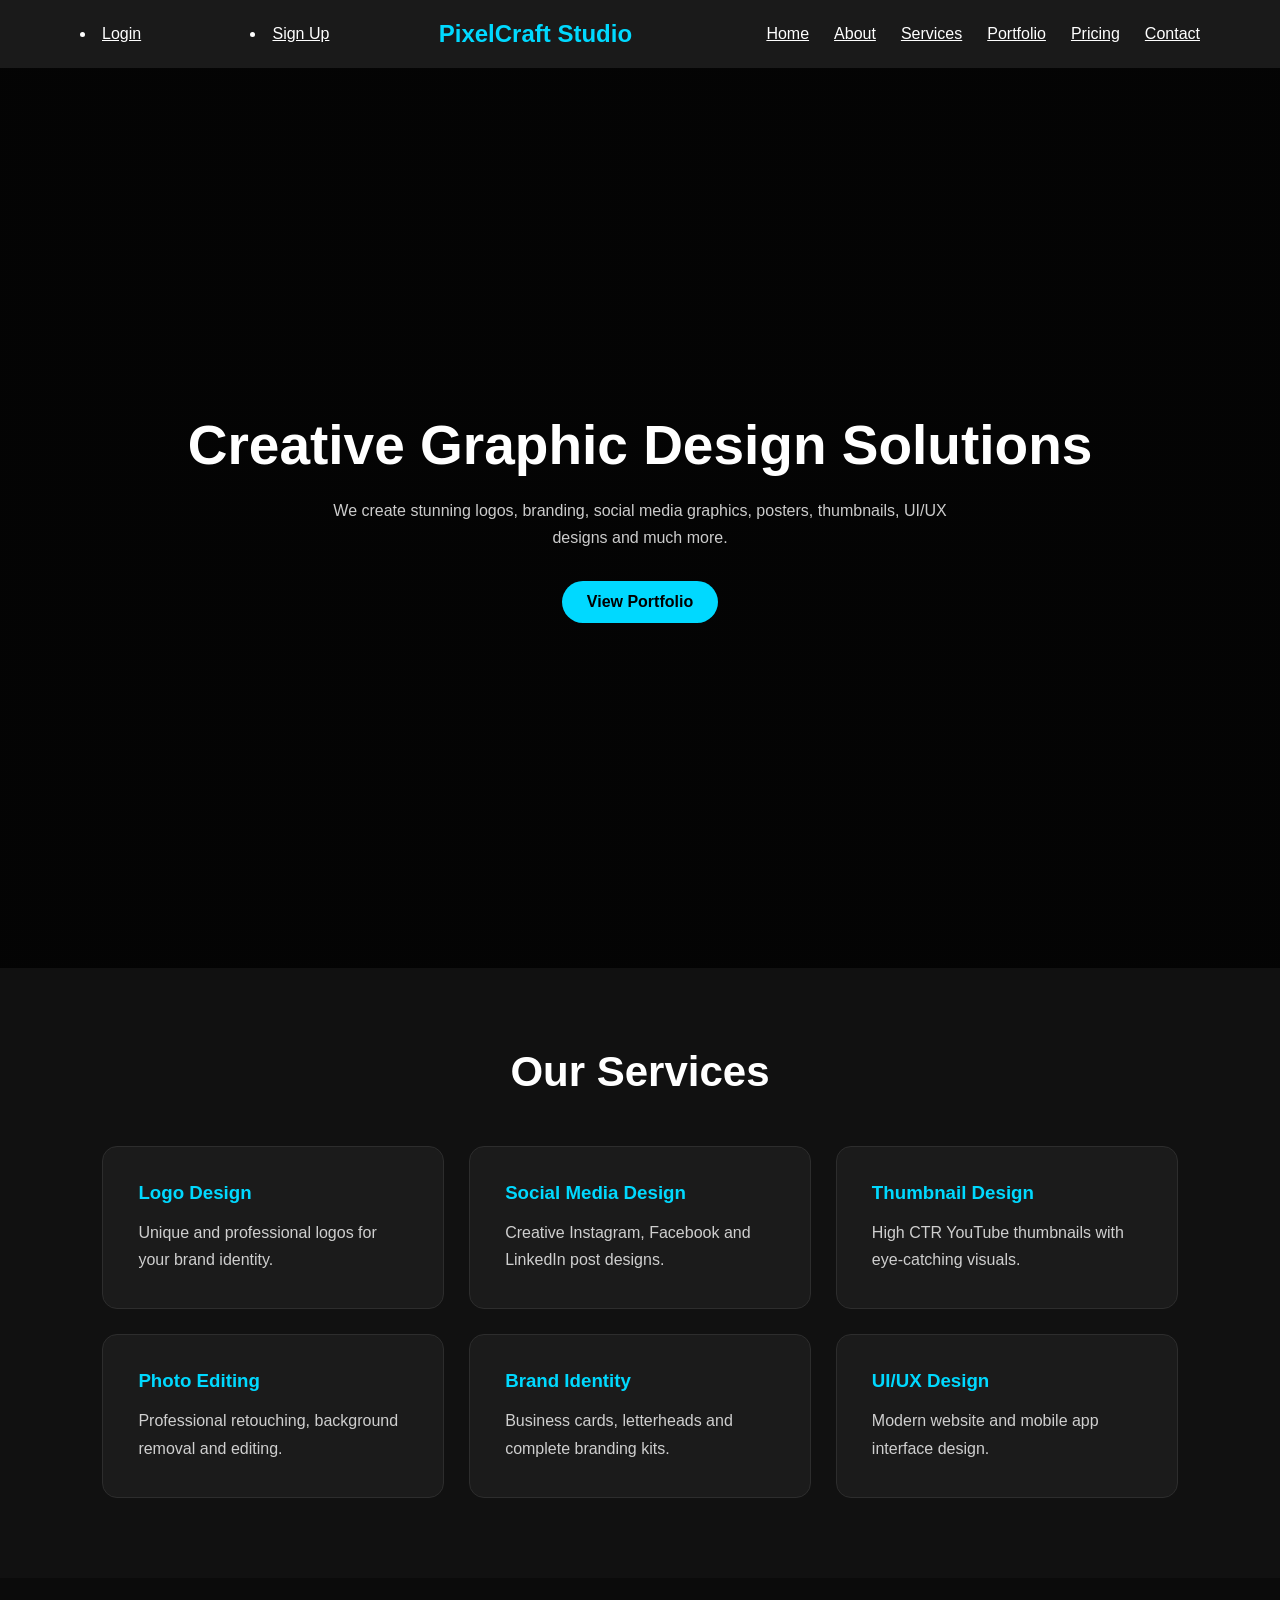
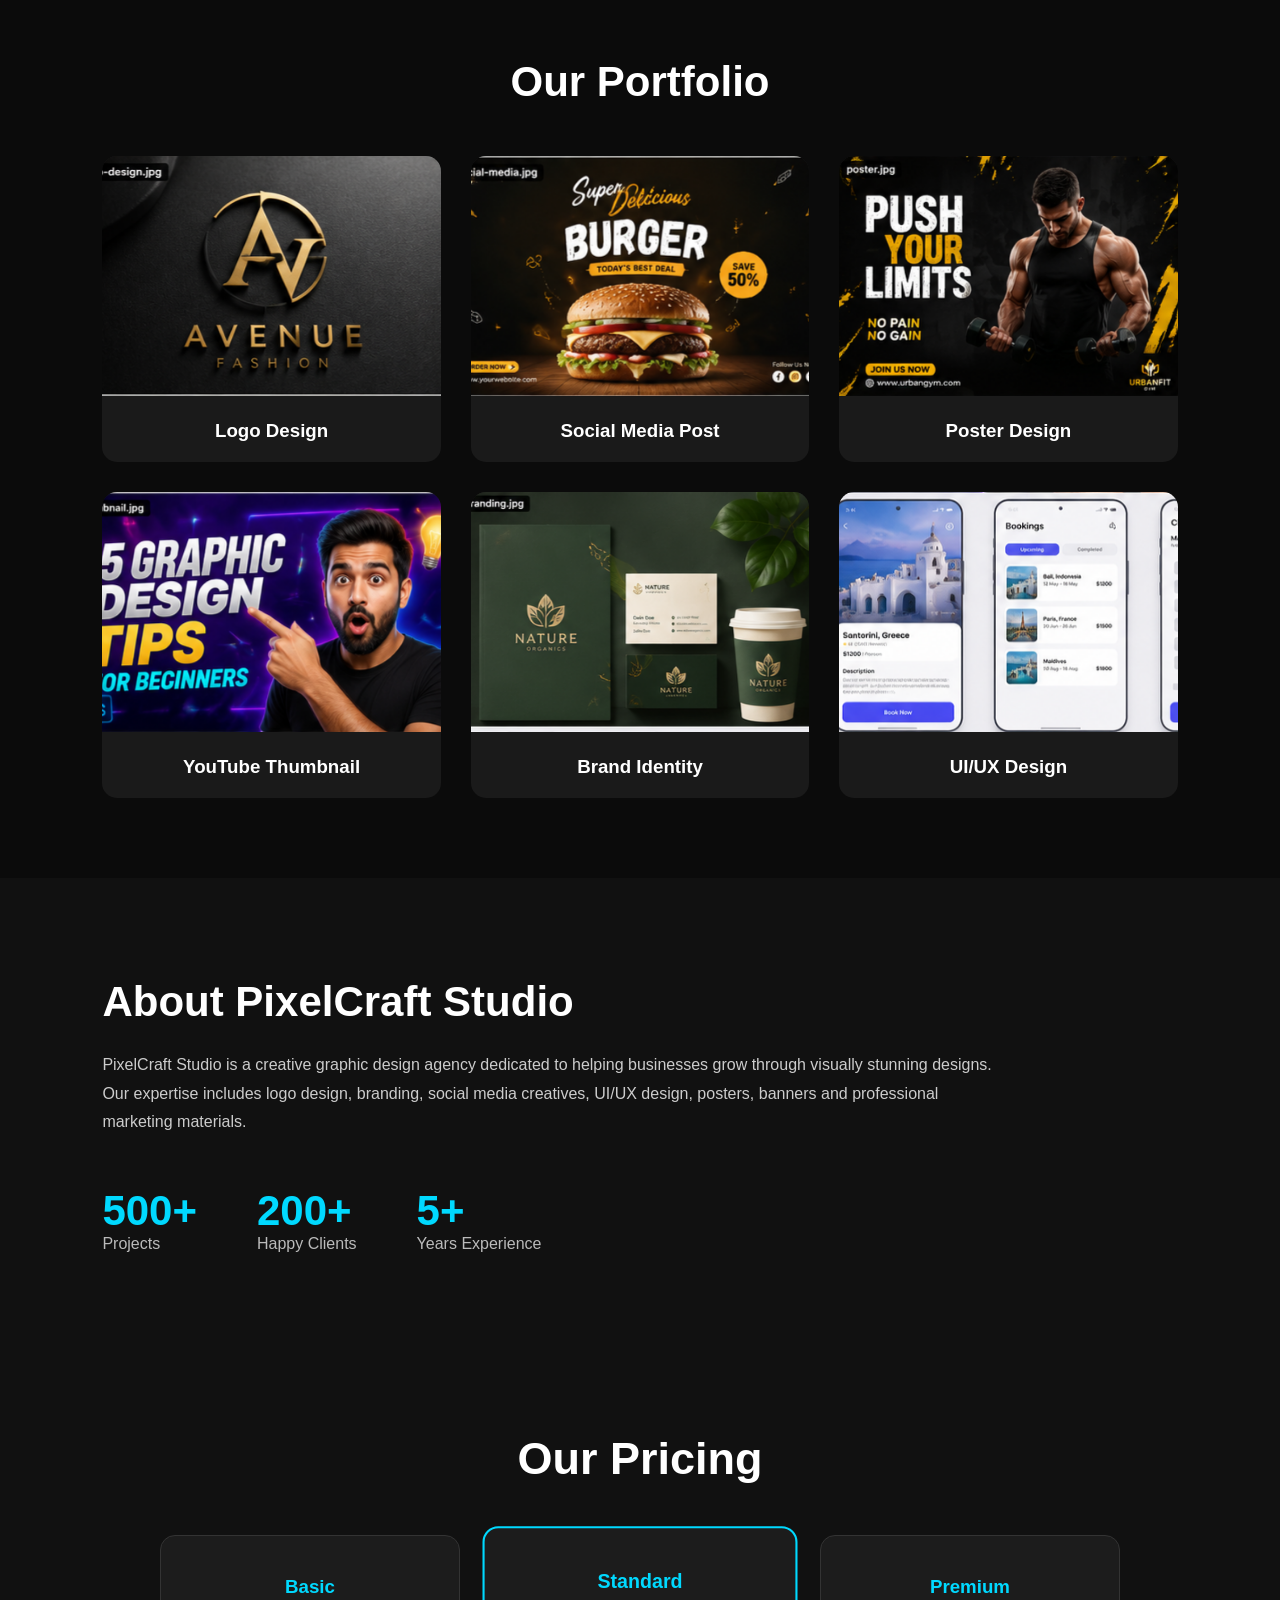
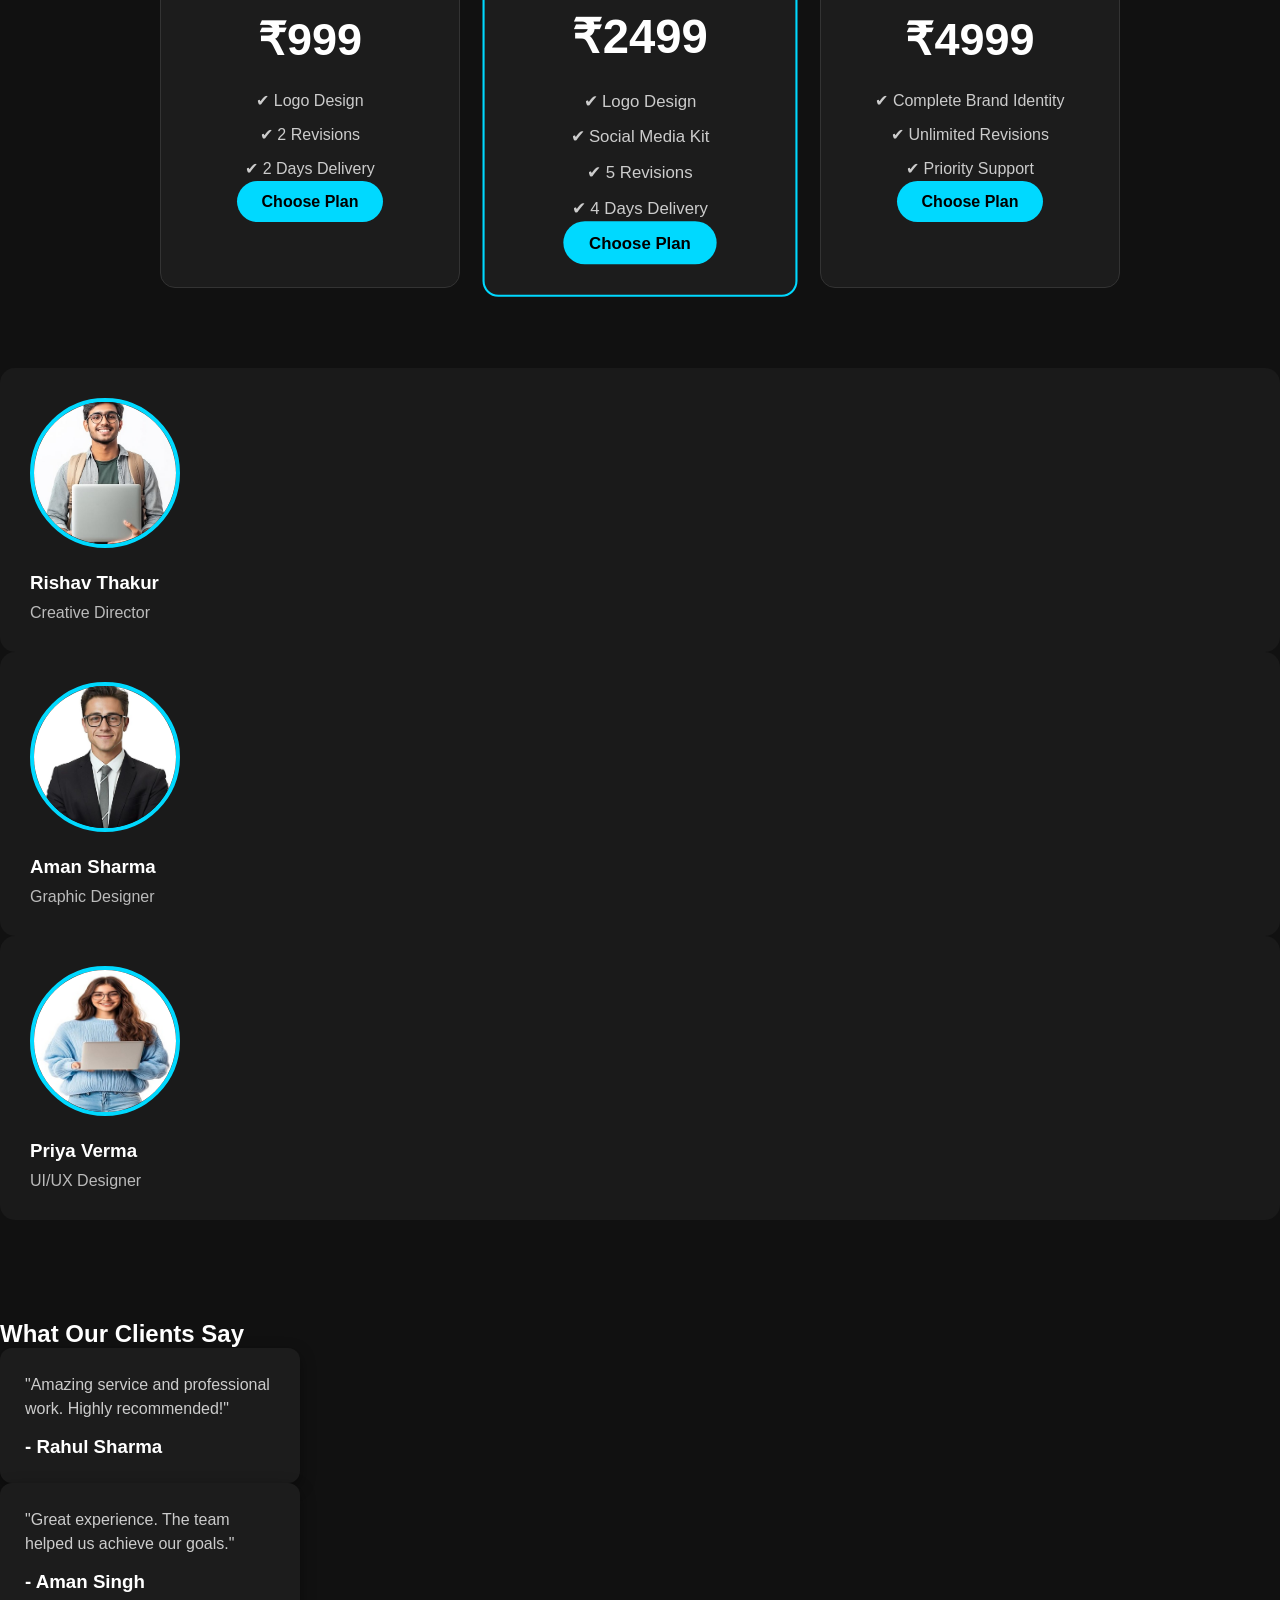
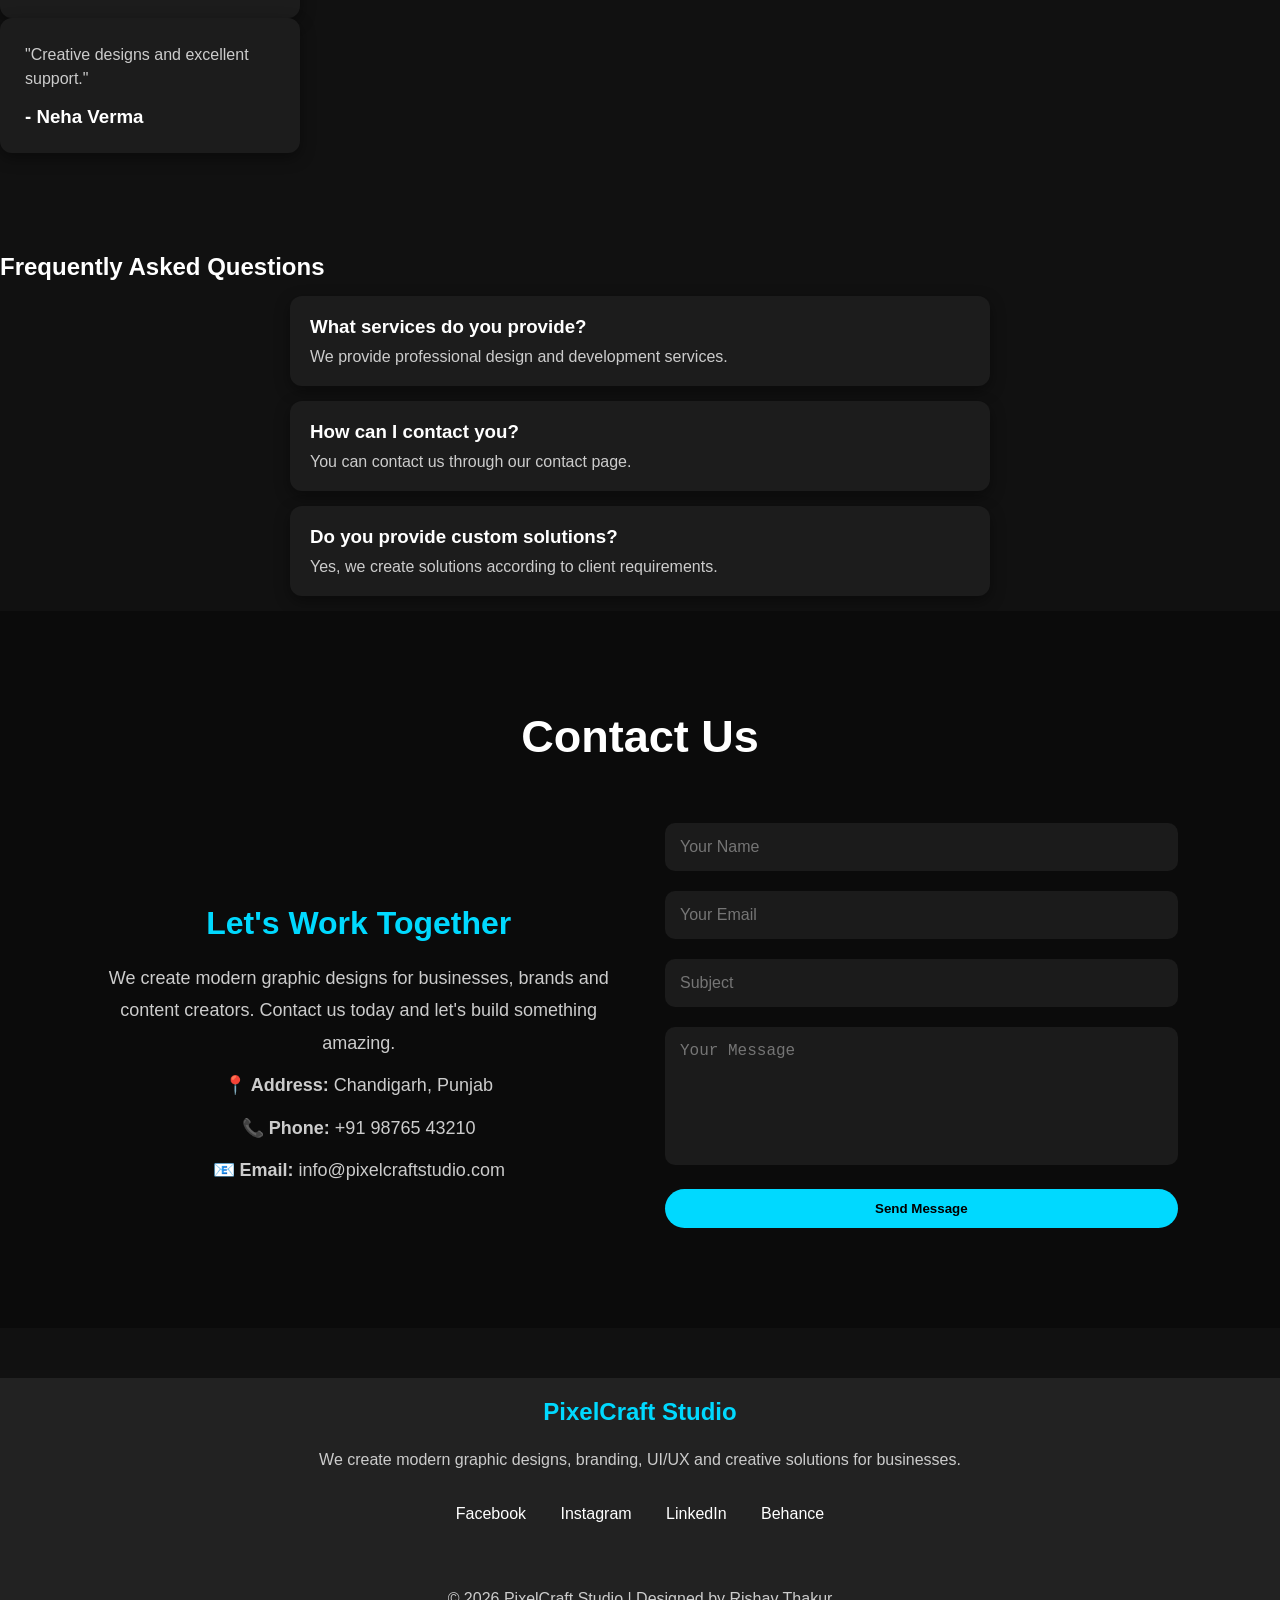
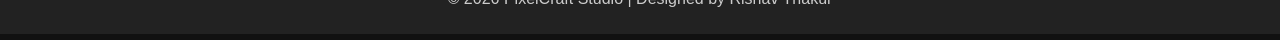
==== commit 4b75aea9: "Add files via upload" ====
--- a/index.html
+++ b/index.html
@@ -12,6 +12,8 @@
 <body>
   <header>
     <nav>
+        <li><a href="login.html">Login</a></li>
+<li><a href="signup.html">Sign Up</a></li>
         <h2>PixelCraft Studio</h2>
 
         <ul>
@@ -29,6 +31,7 @@
 
     <h1>Creative Graphic Design Solutions</h1>
 
+
     <p>
         We create stunning logos, branding, social media graphics,
         posters, thumbnails, UI/UX designs and much more.
@@ -99,7 +102,7 @@
         </div>
 
         <div class="portfolio-box">
-            <img src="/poster.png" alt="Poster">
+            <img src="poster.png" alt="Poster">
             <h3>Poster Design</h3>
         </div>
 
--- a/style.css
+++ b/style.css
@@ -516,13 +516,7 @@
     text-align: center;
 }
 
-.portfolio-container {
-    display: flex;
-    justify-content: center;
-    flex-wrap: wrap;
-    gap: 25px;
-    margin-top: 40px;
-}
+
 
 .portfolio-card {
     width: 280px;
@@ -635,4 +629,175 @@
 .faq-box {
     background: #1c1c1c;
     box-shadow: 0 5px 15px rgba(0,0,0,0.4);
+}
+.checkout-form{
+    max-width:600px;
+    margin:40px auto;
+    display:flex;
+    flex-direction:column;
+    gap:15px;
+}
+
+.checkout-form input,
+.checkout-form textarea,
+.checkout-form select{
+    padding:15px;
+    border:none;
+    border-radius:8px;
+    font-size:16px;
+}
+
+.checkout-form button{
+    cursor:pointer;
+}
+.page-section h2{
+    margin-top:40px;
+    color:#00d9ff;
+}
+
+.page-section h3{
+    margin-bottom:15px;
+}
+
+.portfolio-card{
+    transition:0.3s;
+}
+
+.portfolio-card:hover{
+    transform:translateY(-8px);
+}
+.portfolio-card ul {
+    text-align: left;
+    margin: 15px 0;
+    padding-left: 20px;
+}
+
+.portfolio-card ul li {
+    margin-bottom: 8px;
+    color: #ccc;
+}
+.portfolio-card h1{
+    color:#00d9ff;
+    margin:15px 0;
+}
+
+.portfolio-card ul{
+    text-align:left;
+    padding-left:20px;
+    margin:20px 0;
+}
+
+.portfolio-card li{
+    margin:8px 0;
+}
+.contact-info{
+    margin-top:50px;
+    text-align:center;
+}
+
+.contact-info p{
+    margin:10px 0;
+    font-size:18px;
+}
+.footer{
+    background:#111;
+    padding:50px 10%;
+    color:white;
+}
+
+.footer-container{
+    display:grid;
+    grid-template-columns:repeat(auto-fit,minmax(220px,1fr));
+    gap:30px;
+}
+
+.footer-box h2,
+.footer-box h3{
+    color:#00d9ff;
+    margin-bottom:15px;
+}
+
+.footer-box a{
+    display:block;
+    color:#ccc;
+    text-decoration:none;
+    margin:8px 0;
+    transition:.3s;
+}
+
+.footer-box a:hover{
+    color:#00d9ff;
+}
+
+.footer-box p{
+    color:#ccc;
+    margin:8px 0;
+}
+
+.footer hr{
+    margin:30px 0;
+    border:1px solid #333;
+}
+
+.copyright{
+    text-align:center;
+    color:#888;
+}
+.hero{
+    text-align: center;
+    padding: 80px 10%;
+}
+.hero-image{
+    margin: 30px 0;
+    text-align: center;
+}
+
+.hero-image img{
+    width: 100%;
+    max-width: 500px;
+    border-radius: 15px;
+
+}
+.portfolio-card img{
+    width:100%;
+    height:250px;
+    object-fit:cover;
+    border-radius:10px;
+    margin-bottom:15px;
+}
+.portfolio-container{
+    display:grid;
+    grid-template-columns:repeat(auto-fit,minmax(300px,1fr));
+    gap:30px;
+    margin-top:40px;
+}
+
+.portfolio-card{
+    background:#1f1f1f;
+    border-radius:15px;
+    overflow:hidden;
+    text-align:center;
+    padding:20px;
+    transition:.3s;
+}
+
+.portfolio-card:hover{
+    transform:translateY(-10px);
+}
+
+.portfolio-card img{
+    width:100%;
+    height:220px;
+    object-fit:cover;
+    border-radius:10px;
+    margin-bottom:15px;
+}
+
+.portfolio-card h3{
+    color:#00d9ff;
+    margin:15px 0;
+}
+
+.portfolio-card p{
+    color:#ddd;
 }
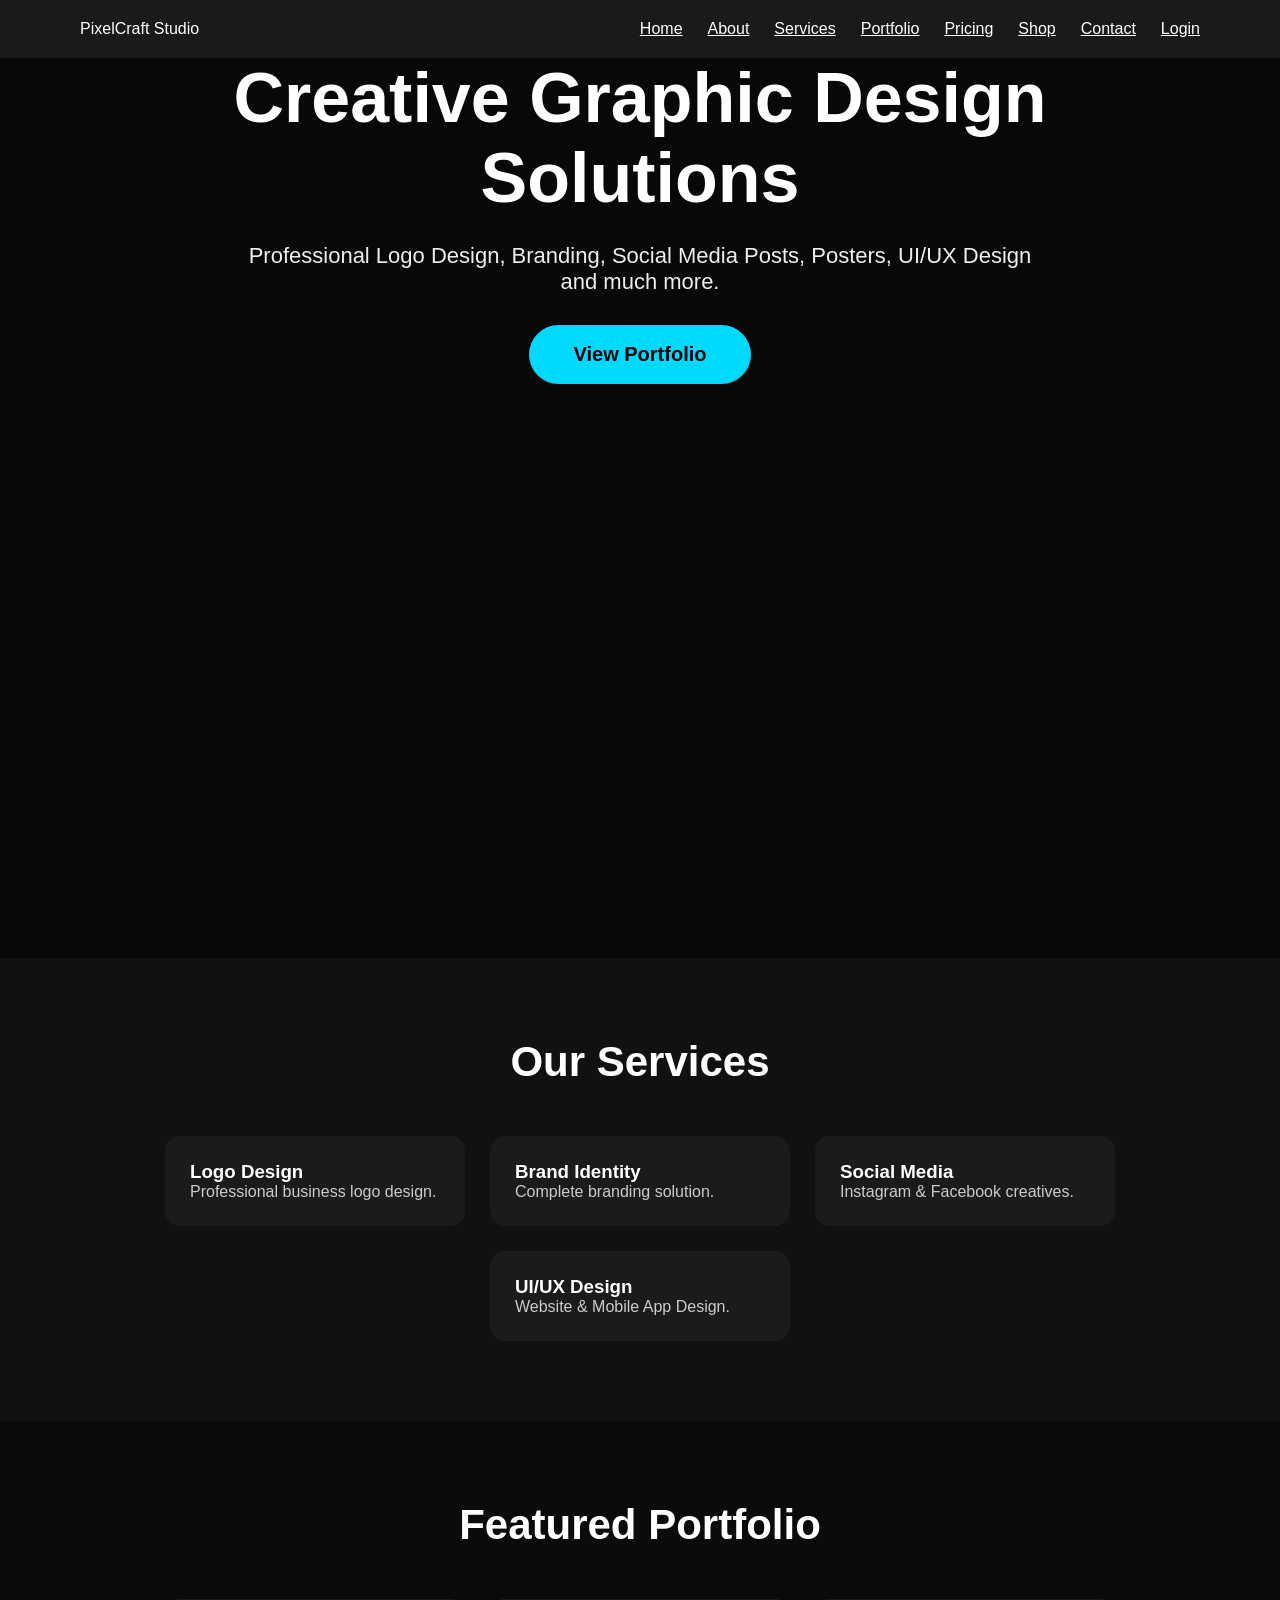
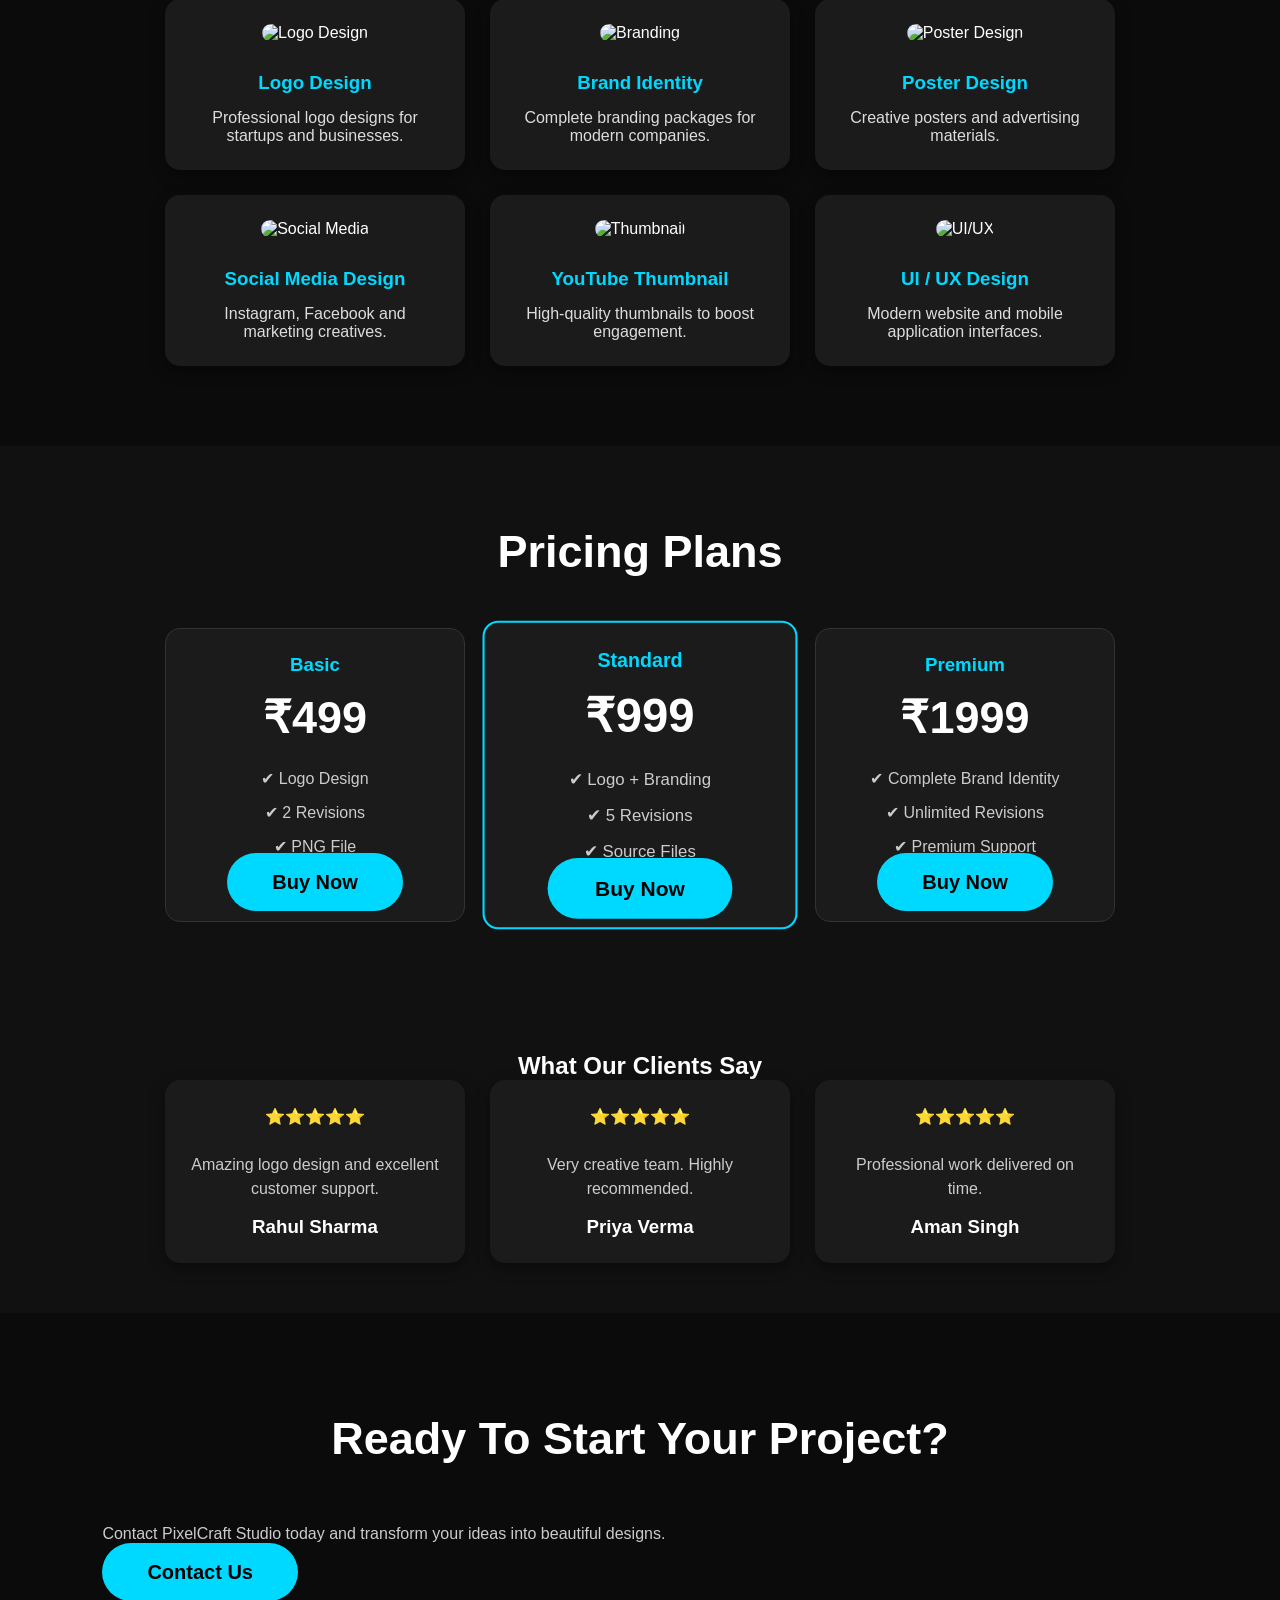
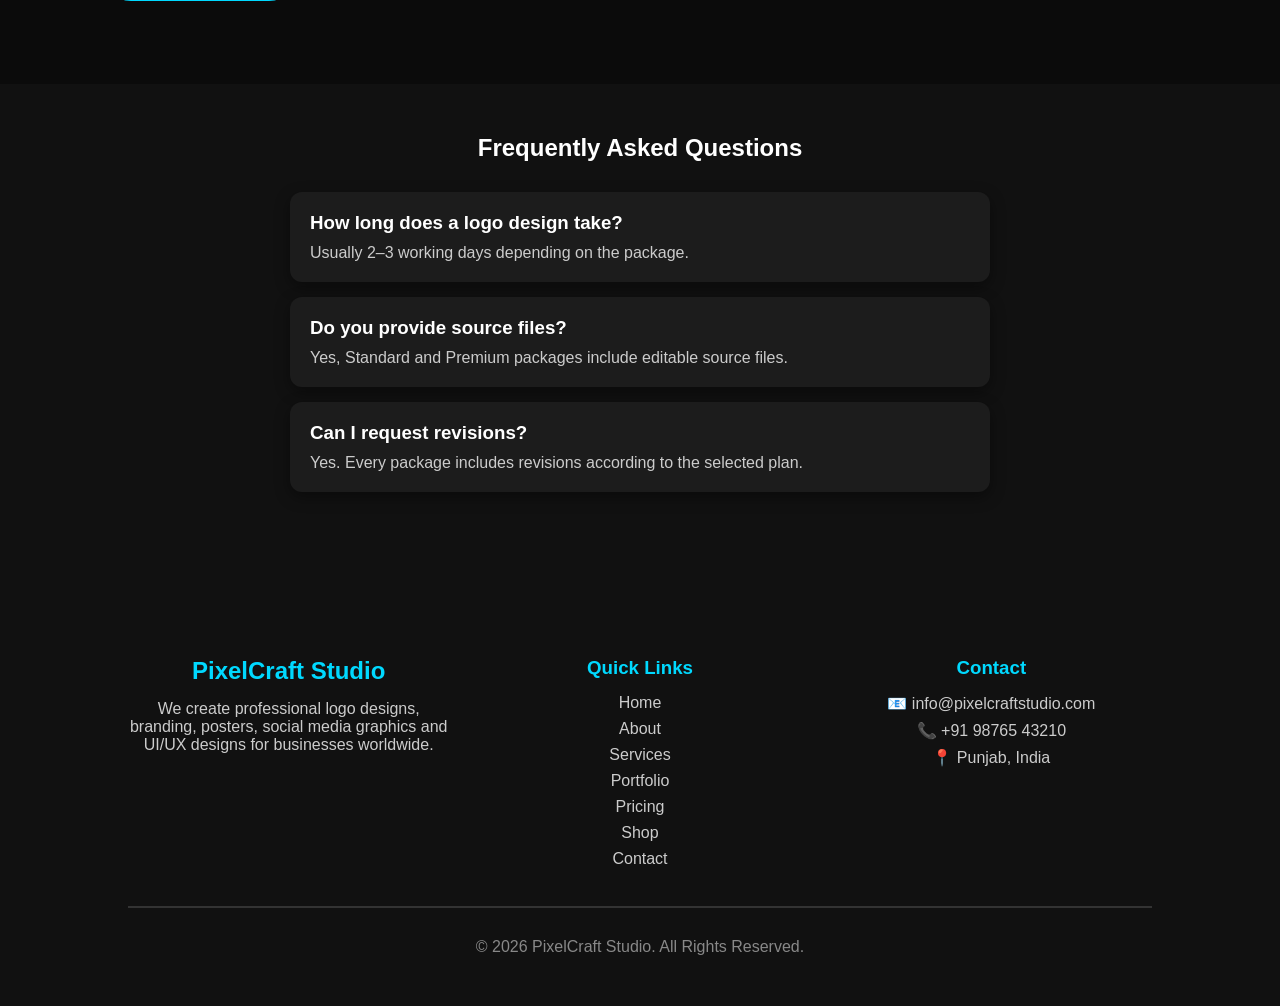
==== commit f5fb34f7: "Add files via upload" ====
--- a/index.html
+++ b/index.html
@@ -4,349 +4,347 @@
     <meta charset="UTF-8">
     <meta name="viewport" content="width=device-width, initial-scale=1.0">
     <title>PixelCraft Studio</title>
-    
+
     <link rel="stylesheet" href="style.css">
+
     <link href="https://fonts.googleapis.com/css2?family=Poppins:wght@300;400;500;600;700;800&display=swap" rel="stylesheet">
-    <link rel="stylesheet" href="https://unpkg.com/aos@2.3.1/dist/aos.css">
 </head>
+
 <body>
-  <header>
-    <nav>
-        <li><a href="login.html">Login</a></li>
-<li><a href="signup.html">Sign Up</a></li>
-        <h2>PixelCraft Studio</h2>
-
-        <ul>
-            <li><a href="index.html">Home</a></li>
-            <li><a href="about.html">About</a></li>
-            <li><a href="services.html">Services</a></li>
-            <li><a href="portfolio.html">Portfolio</a></li>
-            <li><a href="pricing.html">Pricing</a></li>
-            <li><a href="contact.html">Contact</a></li>
-        </ul>
-    </nav>
+
+<header>
+
+<nav class="navbar">
+
+<div class="logo">
+PixelCraft Studio
+</div>
+
+<ul class="nav-links">
+
+<li><a href="index.html">Home</a></li>
+<li><a href="about.html">About</a></li>
+<li><a href="services.html">Services</a></li>
+<li><a href="portfolio.html">Portfolio</a></li>
+<li><a href="pricing.html">Pricing</a></li>
+<li><a href="shop.html">Shop</a></li>
+<li><a href="contact.html">Contact</a></li>
+<li><a href="login.html">Login</a></li>
+
+</ul>
+
+</nav>
+
 </header>
 
 <section class="hero">
 
-    <h1>Creative Graphic Design Solutions</h1>
-
-
-    <p>
-        We create stunning logos, branding, social media graphics,
-        posters, thumbnails, UI/UX designs and much more.
-    </p>
-
-    <a href="portfolio.html" class="btn">
-        View Portfolio
-    </a>
-
-</section>  
-<!-- Services Section -->
+<div class="hero-text">
+
+<h1>Creative Graphic Design Solutions</h1>
+
+<p>
+Professional Logo Design, Branding,
+Social Media Posts, Posters,
+UI/UX Design and much more.
+</p>
+
+<div class="hero-buttons">
+
+<a href="portfolio.html" class="btn">
+View Portfolio
+</a>
+
+
+</div>
+
+</div>
+
+
+
+</section>
 
 <section class="services">
 
-    <h2>Our Services</h2>
-
-    <div class="service-container">
-
-        <div class="card">
+<h2>Our Services</h2>
+
+<div class="service-container">
+
+<div class="service-card">
+<h3>Logo Design</h3>
+<p>Professional business logo design.</p>
+</div>
+
+<div class="service-card">
+<h3>Brand Identity</h3>
+<p>Complete branding solution.</p>
+</div>
+
+<div class="service-card">
+<h3>Social Media</h3>
+<p>Instagram & Facebook creatives.</p>
+</div>
+
+<div class="service-card">
+<h3>UI/UX Design</h3>
+<p>Website & Mobile App Design.</p>
+</div>
+
+</div>
+
+</section>
+<!-- Portfolio Section -->
+
+<section class="portfolio">
+
+    <h2>Featured Portfolio</h2>
+
+    <div class="portfolio-container">
+
+        <div class="portfolio-card">
+            <img src="images/logo-design.png" alt="Logo Design">
             <h3>Logo Design</h3>
-            <p>Unique and professional logos for your brand identity.</p>
-        </div>
-
-        <div class="card">
+            <p>Professional logo designs for startups and businesses.</p>
+        </div>
+
+        <div class="portfolio-card">
+            <img src="images/branding.png" alt="Branding">
+            <h3>Brand Identity</h3>
+            <p>Complete branding packages for modern companies.</p>
+        </div>
+
+        <div class="portfolio-card">
+            <img src="images/poster.png" alt="Poster Design">
+            <h3>Poster Design</h3>
+            <p>Creative posters and advertising materials.</p>
+        </div>
+
+        <div class="portfolio-card">
+            <img src="images/social-media.png" alt="Social Media">
             <h3>Social Media Design</h3>
-            <p>Creative Instagram, Facebook and LinkedIn post designs.</p>
-        </div>
-
-        <div class="card">
-            <h3>Thumbnail Design</h3>
-            <p>High CTR YouTube thumbnails with eye-catching visuals.</p>
-        </div>
-
-        <div class="card">
-            <h3>Photo Editing</h3>
-            <p>Professional retouching, background removal and editing.</p>
-        </div>
-
-        <div class="card">
-            <h3>Brand Identity</h3>
-            <p>Business cards, letterheads and complete branding kits.</p>
-        </div>
-
-        <div class="card">
-            <h3>UI/UX Design</h3>
-            <p>Modern website and mobile app interface design.</p>
-        </div>
-
-    </div>
-
-</section>
-<!-- Portfolio -->
-
-<section class="portfolio">
-
-    <h2>Our Portfolio</h2>
-
-    <div class="portfolio-container">
-
-        <div class="portfolio-box">
-            <img src="logo-design.png" alt="Logo Design">
-            <h3>Logo Design</h3>
-        </div>
-
-        <div class="portfolio-box">
-            <img src="social-media.png" alt="Social Media">
-            <h3>Social Media Post</h3>
-        </div>
-
-        <div class="portfolio-box">
-            <img src="poster.png" alt="Poster">
-            <h3>Poster Design</h3>
-        </div>
-
-        <div class="portfolio-box">
-            <img src="thumbnail.png" alt="Thumbnail">
+            <p>Instagram, Facebook and marketing creatives.</p>
+        </div>
+
+        <div class="portfolio-card">
+            <img src="images/thumbnail.png" alt="Thumbnail">
             <h3>YouTube Thumbnail</h3>
-        </div>
-
-        <div class="portfolio-box">
-            <img src="branding.png" alt="Branding">
-            <h3>Brand Identity</h3>
-        </div>
-
-        <div class="portfolio-box">
-            <img src="uiux.png" alt="UI/UX">
-            <h3>UI/UX Design</h3>
-        </div>
-
-    </div>
-
-</section>
-<!-- About -->
-
-<section class="about">
-
-    <div class="about-text">
-
-        <h2>About PixelCraft Studio</h2>
-
-        <p>
-            PixelCraft Studio is a creative graphic design agency dedicated to
-            helping businesses grow through visually stunning designs.
-            Our expertise includes logo design, branding, social media creatives,
-            UI/UX design, posters, banners and professional marketing materials.
-        </p>
-
-        <div class="stats">
-
-            <div>
-                <h3>500+</h3>
-                <span>Projects</span>
-            </div>
-
-            <div>
-                <h3>200+</h3>
-                <span>Happy Clients</span>
-            </div>
-
-            <div>
-                <h3>5+</h3>
-                <span>Years Experience</span>
-            </div>
-
-        </div>
-
-    </div>
-
-</section>
+            <p>High-quality thumbnails to boost engagement.</p>
+        </div>
+
+        <div class="portfolio-card">
+            <img src="images/uiux.png" alt="UI/UX">
+            <h3>UI / UX Design</h3>
+            <p>Modern website and mobile application interfaces.</p>
+        </div>
+
+    </div>
+
+</section>
+
 <!-- Pricing Section -->
+
 <section class="pricing">
 
-    <h2>Our Pricing</h2>
+    <h2>Pricing Plans</h2>
 
     <div class="pricing-container">
 
         <div class="price-card">
             <h3>Basic</h3>
-            <h1>₹999</h1>
-
+            <h1>₹499</h1>
             <p>✔ Logo Design</p>
             <p>✔ 2 Revisions</p>
-            <p>✔ 2 Days Delivery</p>
-
-            <a href="#" class="btn">Choose Plan</a>
+            <p>✔ PNG File</p>
+
+            <a href="shop.html" class="btn">
+                Buy Now
+            </a>
         </div>
 
         <div class="price-card active">
             <h3>Standard</h3>
-            <h1>₹2499</h1>
-
-            <p>✔ Logo Design</p>
-            <p>✔ Social Media Kit</p>
+            <h1>₹999</h1>
+            <p>✔ Logo + Branding</p>
             <p>✔ 5 Revisions</p>
-            <p>✔ 4 Days Delivery</p>
-
-            <a href="#" class="btn">Choose Plan</a>
+            <p>✔ Source Files</p>
+
+            <a href="shop.html" class="btn">
+                Buy Now
+            </a>
         </div>
 
         <div class="price-card">
             <h3>Premium</h3>
-            <h1>₹4999</h1>
-
+            <h1>₹1999</h1>
             <p>✔ Complete Brand Identity</p>
             <p>✔ Unlimited Revisions</p>
-            <p>✔ Priority Support</p>
-
-            <a href="#" class="btn">Choose Plan</a>
-        </div>
-
-    </div>
-
-</section>
-<div class="team-card">
-    <img src="team1.jfif" alt="Creative Director">
-    <h3>Rishav Thakur</h3>
-    <p>Creative Director</p>
-</div>
-
-<div class="team-card">
-    <img src="team2.jfif" alt="Graphic Designer">
-    <h3>Aman Sharma</h3>
-    <p>Graphic Designer</p>
-</div>
-
-<div class="team-card">
-    <img src="team3.jfif" alt="UI/UX Designer">
-    <h3>Priya Verma</h3>
-    <p>UI/UX Designer</p>
-</div>
-<!-- Testimonials Section -->
- <section class="testimonials" data-aos="fade-up"></section>
+            <p>✔ Premium Support</p>
+
+            <a href="shop.html" class="btn">
+                Buy Now
+            </a>
+        </div>
+
+    </div>
+
+</section>
+
+<!-- Testimonials -->
+
+<section class="testimonials">
+
     <h2>What Our Clients Say</h2>
 
     <div class="testimonial-container">
 
         <div class="testimonial-card">
-            <p>"Amazing service and professional work. Highly recommended!"</p>
-            <h3>- Rahul Sharma</h3>
+            <p>
+                ⭐⭐⭐⭐⭐<br><br>
+                Amazing logo design and excellent customer support.
+            </p>
+
+            <h3>Rahul Sharma</h3>
         </div>
 
         <div class="testimonial-card">
-            <p>"Great experience. The team helped us achieve our goals."</p>
-            <h3>- Aman Singh</h3>
+            <p>
+                ⭐⭐⭐⭐⭐<br><br>
+                Very creative team. Highly recommended.
+            </p>
+
+            <h3>Priya Verma</h3>
         </div>
 
         <div class="testimonial-card">
-            <p>"Creative designs and excellent support."</p>
-            <h3>- Neha Verma</h3>
-        </div>
-
-    </div>
-</section>
-
-
+            <p>
+                ⭐⭐⭐⭐⭐<br><br>
+                Professional work delivered on time.
+            </p>
+
+            <h3>Aman Singh</h3>
+        </div>
+
+    </div>
+
+</section>
+
+<!-- Call To Action -->
+
+<section class="contact">
+
+    <h2>Ready To Start Your Project?</h2>
+
+    <p>
+        Contact PixelCraft Studio today and transform your ideas into beautiful designs.
+    </p>
+
+    <br>
+
+    <a href="contact.html" class="btn">
+        Contact Us
+    </a>
+
+</section>
 <!-- FAQ Section -->
-<section class="faq" data-aos="fade-up"></section>
+
+<section class="faq">
+
     <h2>Frequently Asked Questions</h2>
 
     <div class="faq-box">
-        <h3>What services do you provide?</h3>
-        <p>We provide professional design and development services.</p>
+        <h3>How long does a logo design take?</h3>
+        <p>Usually 2–3 working days depending on the package.</p>
     </div>
 
     <div class="faq-box">
-        <h3>How can I contact you?</h3>
-        <p>You can contact us through our contact page.</p>
+        <h3>Do you provide source files?</h3>
+        <p>Yes, Standard and Premium packages include editable source files.</p>
     </div>
 
     <div class="faq-box">
-        <h3>Do you provide custom solutions?</h3>
-        <p>Yes, we create solutions according to client requirements.</p>
-    </div>
-
-</section>
-
+        <h3>Can I request revisions?</h3>
+        <p>Yes. Every package includes revisions according to the selected plan.</p>
+    </div>
+
+</section>
+
+<!-- Footer -->
+
+<footer class="footer">
+
+    <div class="footer-container">
+
+        <div class="footer-box">
+
+            <h2>PixelCraft Studio</h2>
+
+            <p>
+                We create professional logo designs, branding,
+                posters, social media graphics and UI/UX designs
+                for businesses worldwide.
+            </p>
+
+        </div>
+
+        <div class="footer-box">
+
+            <h3>Quick Links</h3>
+
+            <a href="index.html">Home</a>
+            <a href="about.html">About</a>
+            <a href="services.html">Services</a>
+            <a href="portfolio.html">Portfolio</a>
+            <a href="pricing.html">Pricing</a>
+            <a href="shop.html">Shop</a>
+            <a href="contact.html">Contact</a>
+
+        </div>
+
+        <div class="footer-box">
+
+            <h3>Contact</h3>
+
+            <p>📧 info@pixelcraftstudio.com</p>
+            <p>📞 +91 98765 43210</p>
+            <p>📍 Punjab, India</p>
+
+        </div>
+
+    </div>
+
+    <hr>
+
+    <p class="copyright">
+        © 2026 PixelCraft Studio. All Rights Reserved.
+    </p>
+
+</footer>
 
 <!-- Back To Top Button -->
-<button id="topBtn">↑</button>
-<!-- Contact Section -->
-
-<section class="contact" id="contact">
-
-    <h2>Contact Us</h2>
-
-    <div class="contact-container">
-
-        <div class="contact-info">
-
-            <h3>Let's Work Together</h3>
-
-            <p>
-                We create modern graphic designs for businesses,
-                brands and content creators. Contact us today and
-                let's build something amazing.
-            </p>
-
-            <p><strong>📍 Address:</strong> Chandigarh, Punjab</p>
-
-            <p><strong>📞 Phone:</strong> +91 98765 43210</p>
-
-            <p><strong>📧 Email:</strong> info@pixelcraftstudio.com</p>
-
-        </div>
-
-        <form class="contact-form">
-
-            <input type="text" placeholder="Your Name" required>
-
-            <input type="email" placeholder="Your Email" required>
-
-            <input type="text" placeholder="Subject">
-
-            <textarea rows="6" placeholder="Your Message"></textarea>
-
-            <button class="btn">Send Message</button>
-
-        </form>
-
-    </div>
-
-</section>
-<footer>
-
-    <div class="footer-content">
-
-        <h2>PixelCraft Studio</h2>
-
-        <p>
-            We create modern graphic designs, branding,
-            UI/UX and creative solutions for businesses.
-        </p>
-
-        <div class="social-icons">
-            <a href="#">Facebook</a>
-            <a href="#">Instagram</a>
-            <a href="#">LinkedIn</a>
-            <a href="#">Behance</a>
-        </div>
-
-        <hr>
-
-        <p>© 2026 PixelCraft Studio | Designed by Rishav Thakur</p>
-
-    </div>
-
-</footer>
-<script src="https://unpkg.com/aos@2.3.1/dist/aos.js"></script>
+
+<button id="topBtn" onclick="window.scrollTo({top:0,behavior:'smooth'})">
+↑
+</button>
 
 <script>
-AOS.init({
-    duration: 1000,
-    once: true
-});
+
+const topBtn = document.getElementById("topBtn");
+
+window.onscroll = function(){
+
+    if(document.documentElement.scrollTop > 300){
+
+        topBtn.style.display="block";
+
+    }else{
+
+        topBtn.style.display="none";
+
+    }
+
+}
+
 </script>
+
 </body>
-<script src="js/script.js"></script>
 </html>
--- a/style.css
+++ b/style.css
@@ -44,34 +44,20 @@
     transition:0.3s;
 }
 
-.hero{
-    height:100vh;
-    display:flex;
-    flex-direction:column;
-    justify-content:center;
-    align-items:center;
-    text-align:center;
-    padding:20px;
-
-    background:
-    linear-gradient(rgba(0,0,0,.75), rgba(0,0,0,.75)),
-    url("../images/hero.png");
-
-    background-size:cover;
-    background-position:center;
-}
+
 
 .hero h1{
-    font-size:55px;
-    margin-bottom:20px;
+    font-size:72px;
+    color:#fff;
+    font-weight:800;
 }
 
 .hero p{
-    width:60%;
-    line-height:1.7;
-    margin-bottom:30px;
-}
-
+    color:#fff;
+    font-size:22px;
+    max-width:750px;
+    margin:25px auto;
+}
 .btn{
     background:#00d9ff;
     color:black;
@@ -743,10 +729,7 @@
     text-align:center;
     color:#888;
 }
-.hero{
-    text-align: center;
-    padding: 80px 10%;
-}
+
 .hero-image{
     margin: 30px 0;
     text-align: center;
@@ -800,4 +783,118 @@
 
 .portfolio-card p{
     color:#ddd;
+}
+/* ===== HOME PAGE FIX ===== */
+
+
+
+.hero-text{
+    flex:1;
+    min-width:300px;
+}
+
+.hero-text h1{
+    font-size:55px;
+    color:#fff;
+    margin-bottom:20px;
+}
+
+.hero-text p{
+    color:#ddd;
+    width:100%;
+    max-width:600px;
+    margin-bottom:30px;
+}
+
+.hero-buttons{
+    display:flex;
+    justify-content:center;
+    margin-top:30px;
+}
+
+.hero-image{
+    flex:1;
+    text-align:center;
+}
+
+.hero-image img{
+    max-width:450px;
+    width:100%;
+    border-radius:15px;
+}
+
+.service-container,
+.portfolio-container,
+.pricing-container,
+.testimonial-container{
+    display:flex;
+    justify-content:center;
+    gap:25px;
+    flex-wrap:wrap;
+}
+
+.service-card,
+.portfolio-card,
+.price-card,
+.testimonial-card{
+    width:300px;
+    background:#1b1b1b;
+    padding:25px;
+    border-radius:15px;
+    transition:.3s;
+}
+
+.service-card:hover,
+.portfolio-card:hover,
+.price-card:hover,
+.testimonial-card:hover{
+    transform:translateY(-8px);
+}
+
+.portfolio-card img{
+    width:100%;
+    height:220px;
+    object-fit:cover;
+    border-radius:10px;
+}
+.hero{
+    min-height:100vh;
+    display:flex;
+    justify-content:center;
+    align-items:center;
+    flex-direction:column;
+    text-align:center;
+    padding:0 10%;
+
+    background:
+    linear-gradient(rgba(0,0,0,.55),rgba(0,0,0,.55)),
+    url("images/hero.png") center center/cover no-repeat;
+}
+
+.hero-image{
+    display:none;
+}
+
+.hero h1{
+    font-size:70px;
+    font-weight:800;
+    color:#fff;
+}
+
+.hero p{
+    font-size:22px;
+    color:#eee;
+    max-width:800px;
+    margin:25px auto;
+}
+
+.hero-buttons{
+    display:flex;
+    justify-content:center;
+}
+
+.btn{
+    padding:18px 45px;
+    border-radius:50px;
+    font-size:20px;
 }
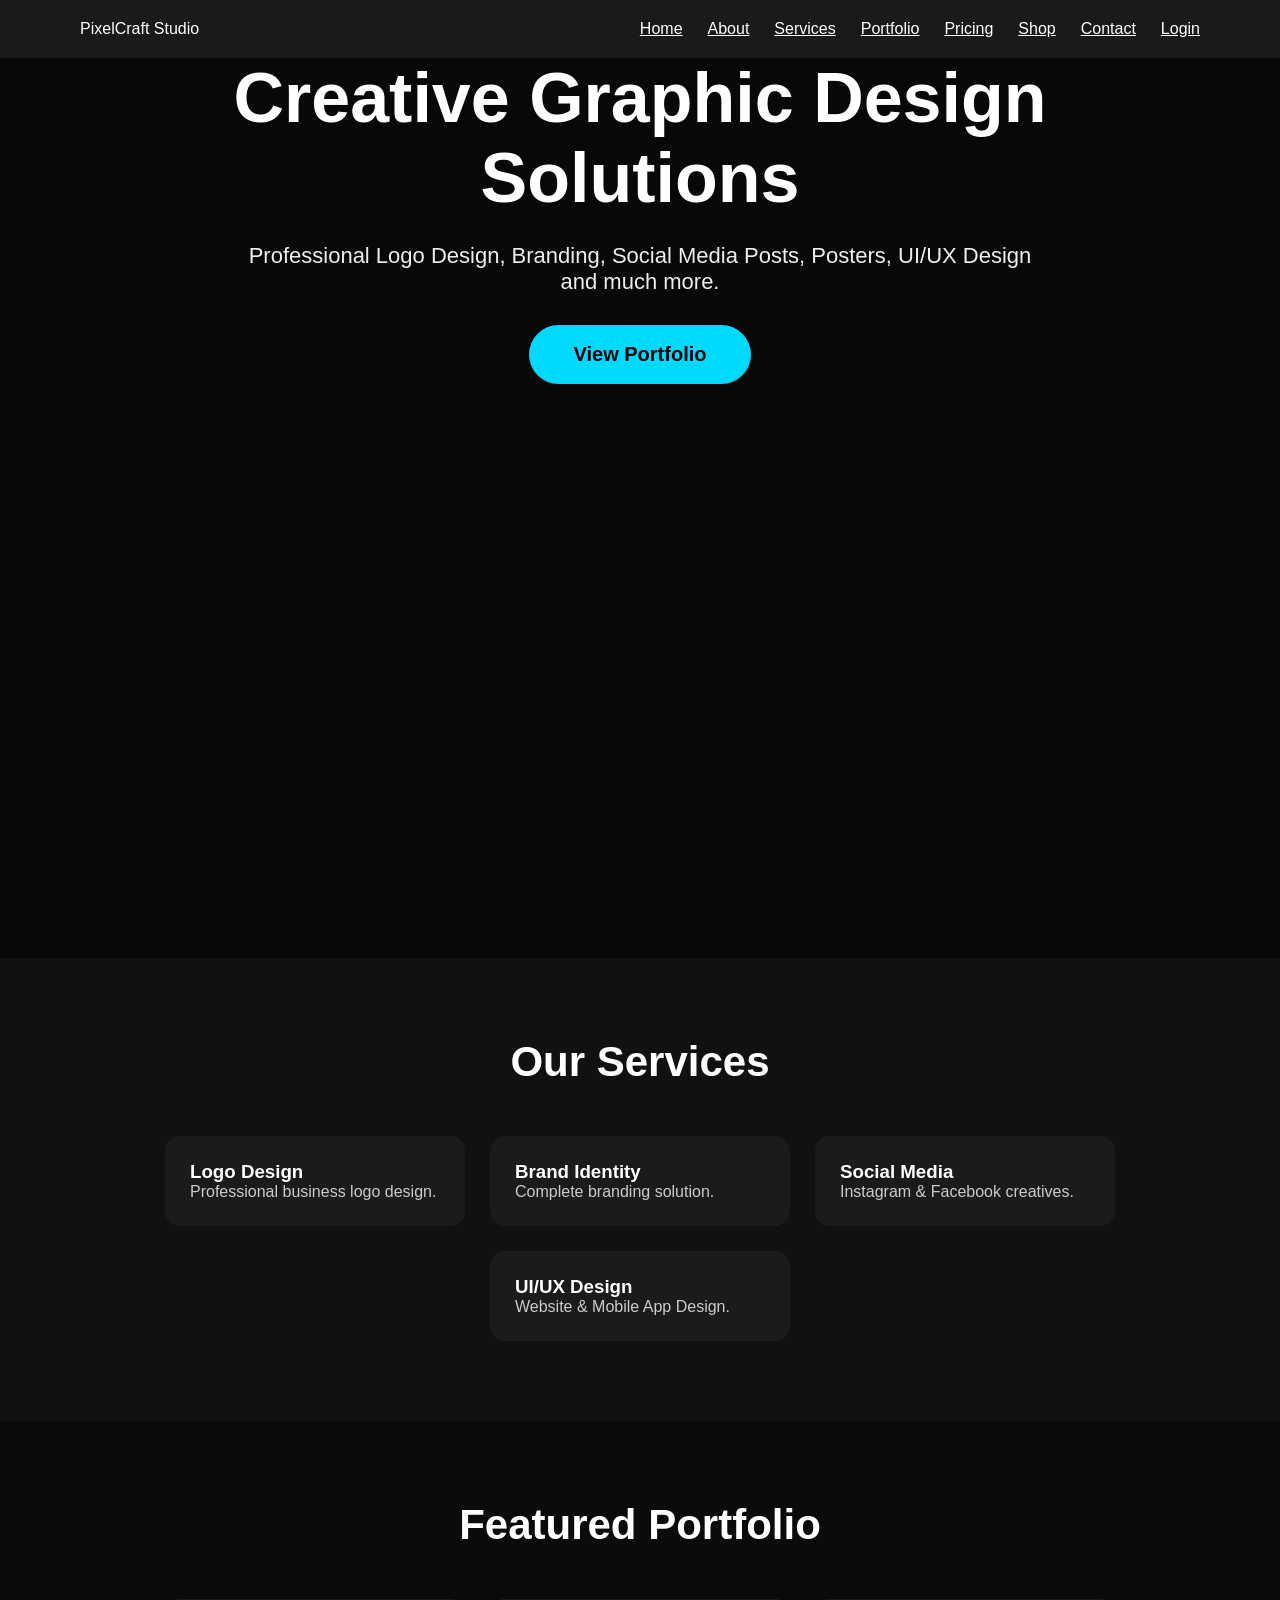
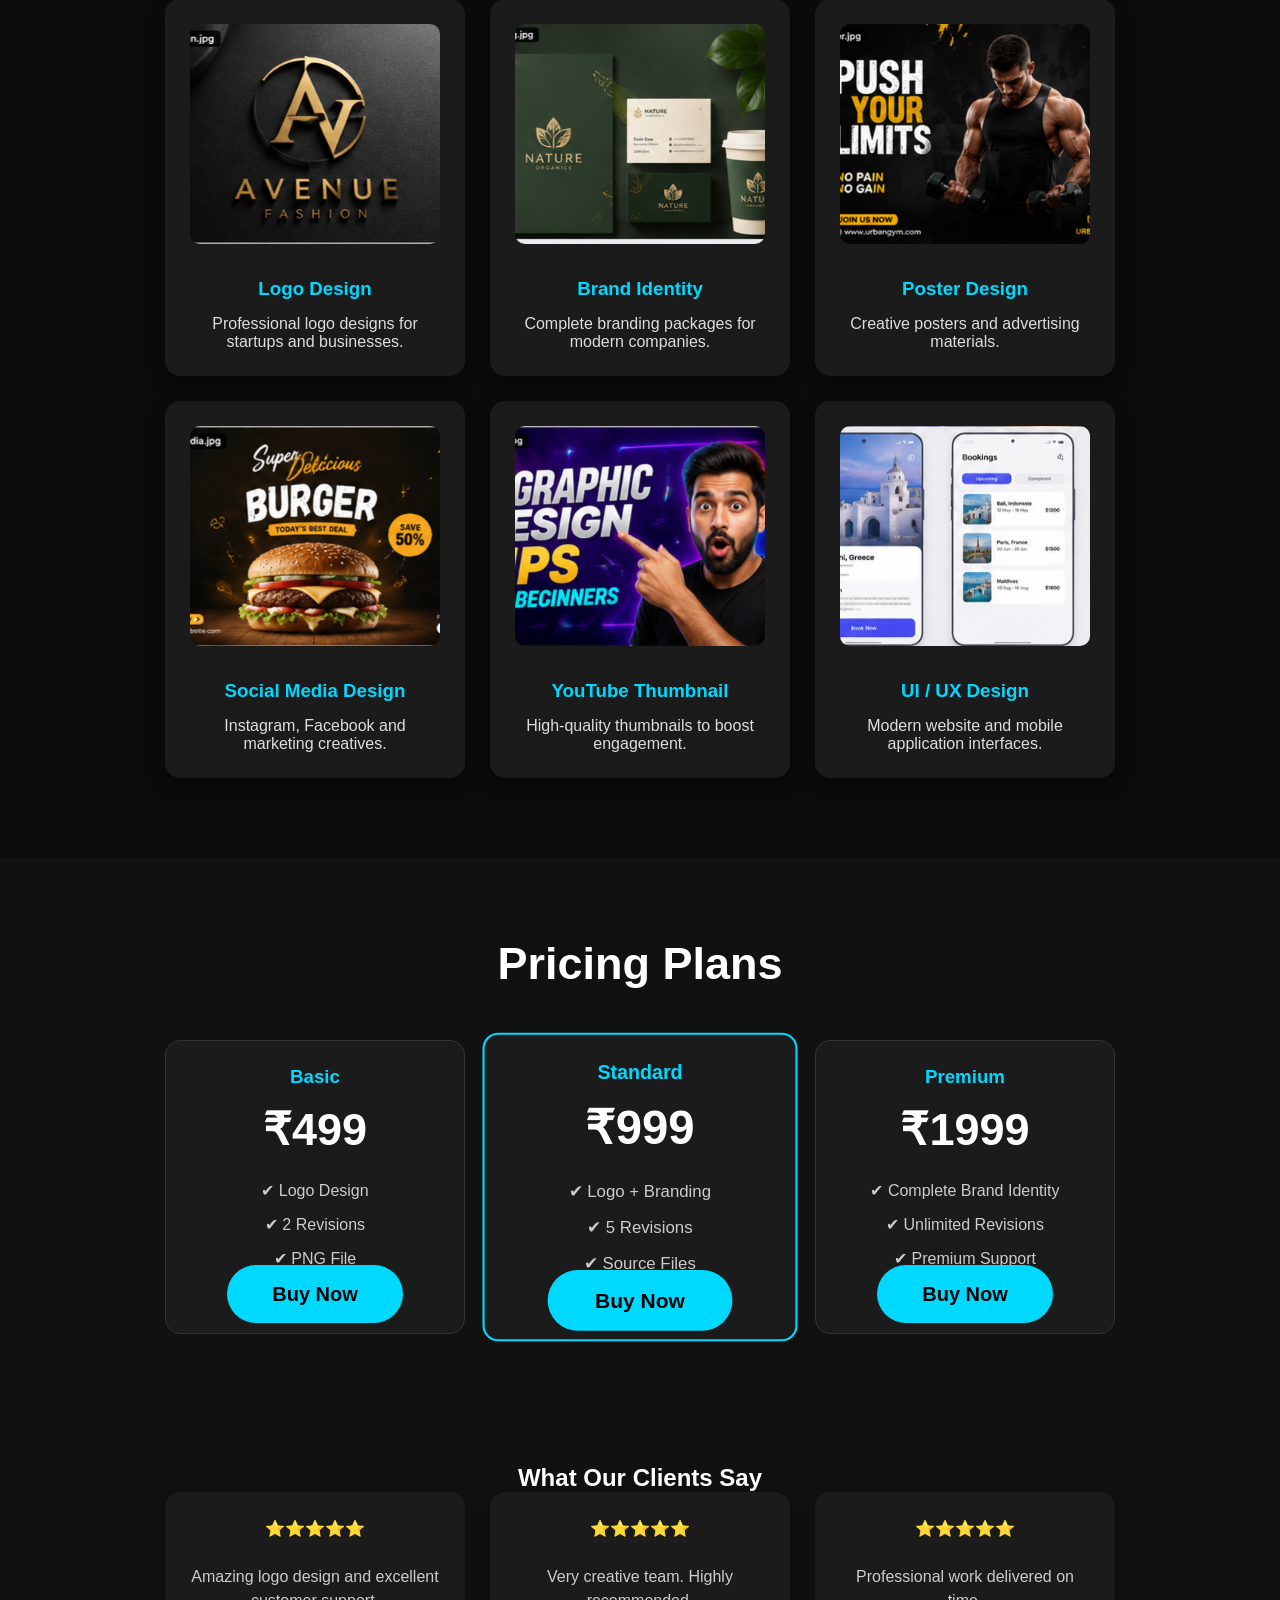
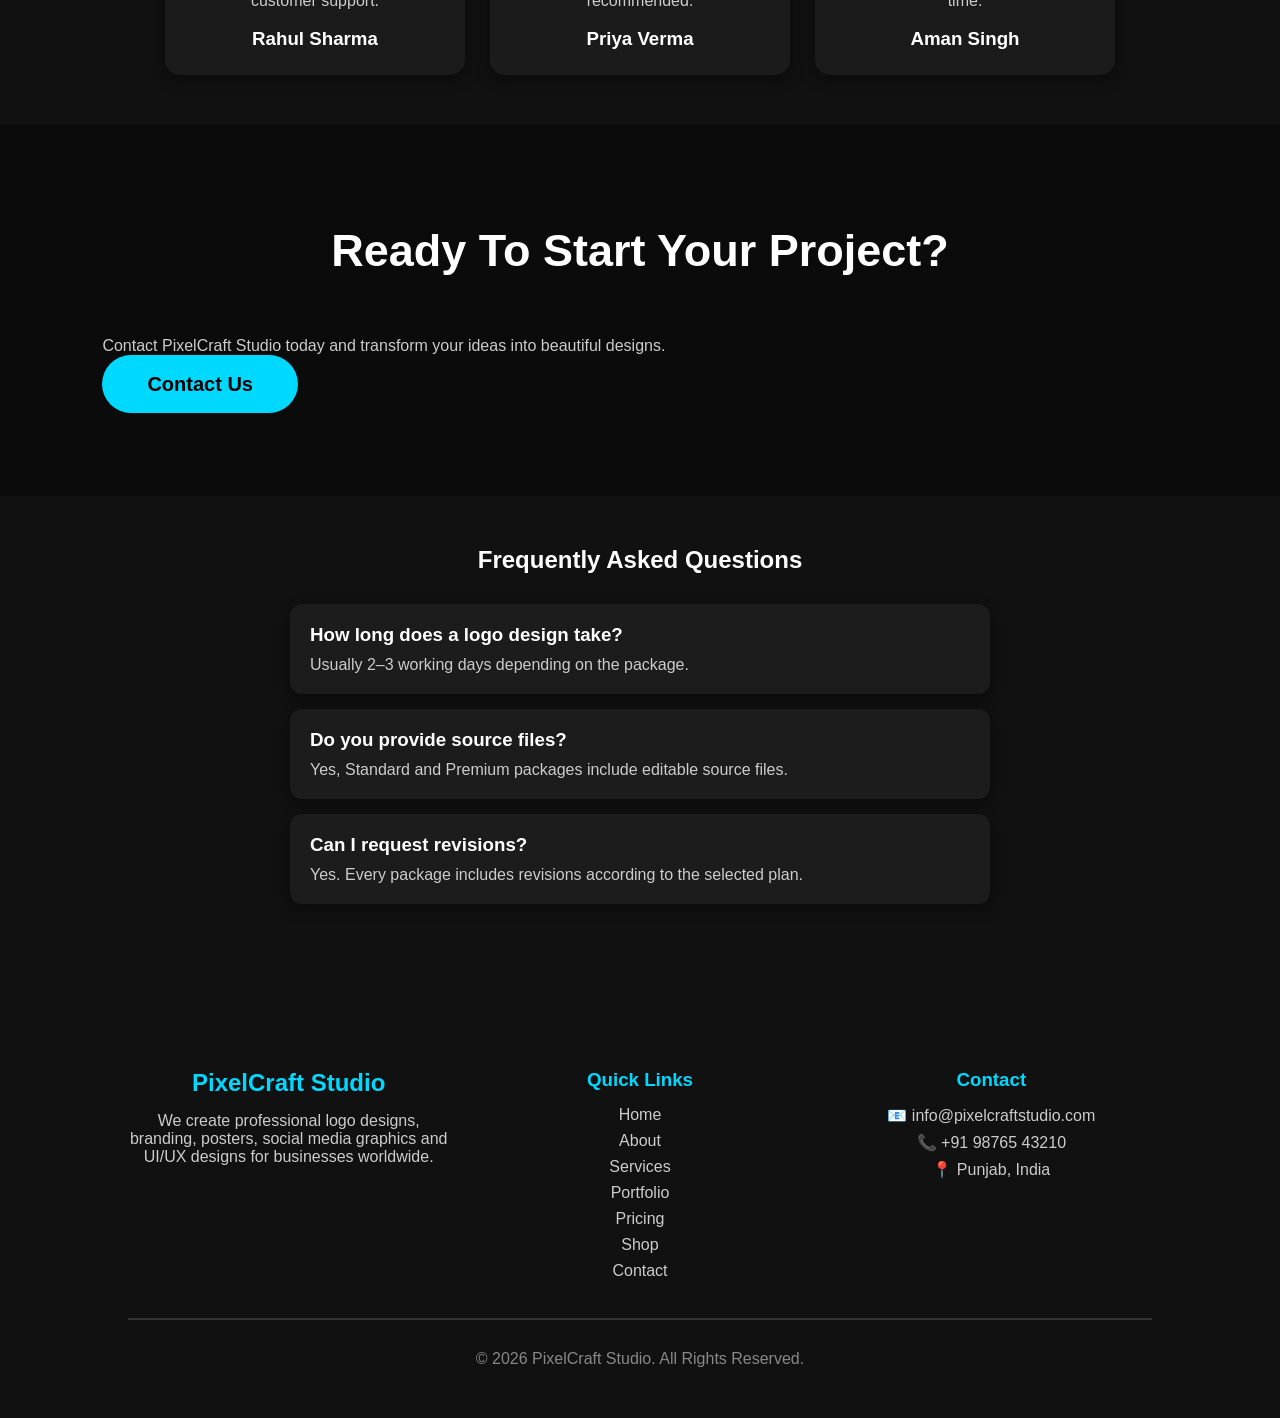
==== commit 82809985: "Add files via upload" ====
--- a/index.html
+++ b/index.html
@@ -102,37 +102,37 @@
     <div class="portfolio-container">
 
         <div class="portfolio-card">
-            <img src="images/logo-design.png" alt="Logo Design">
+            <img src="logo-design.png" alt="Logo Design">
             <h3>Logo Design</h3>
             <p>Professional logo designs for startups and businesses.</p>
         </div>
 
         <div class="portfolio-card">
-            <img src="images/branding.png" alt="Branding">
+            <img src="branding.png" alt="Branding">
             <h3>Brand Identity</h3>
             <p>Complete branding packages for modern companies.</p>
         </div>
 
         <div class="portfolio-card">
-            <img src="images/poster.png" alt="Poster Design">
+            <img src="poster.png" alt="Poster Design">
             <h3>Poster Design</h3>
             <p>Creative posters and advertising materials.</p>
         </div>
 
         <div class="portfolio-card">
-            <img src="images/social-media.png" alt="Social Media">
+            <img src="social-media.png" alt="Social Media">
             <h3>Social Media Design</h3>
             <p>Instagram, Facebook and marketing creatives.</p>
         </div>
 
         <div class="portfolio-card">
-            <img src="images/thumbnail.png" alt="Thumbnail">
+            <img src="thumbnail.png" alt="Thumbnail">
             <h3>YouTube Thumbnail</h3>
             <p>High-quality thumbnails to boost engagement.</p>
         </div>
 
         <div class="portfolio-card">
-            <img src="images/uiux.png" alt="UI/UX">
+            <img src="uiux.png" alt="UI/UX">
             <h3>UI / UX Design</h3>
             <p>Modern website and mobile application interfaces.</p>
         </div>
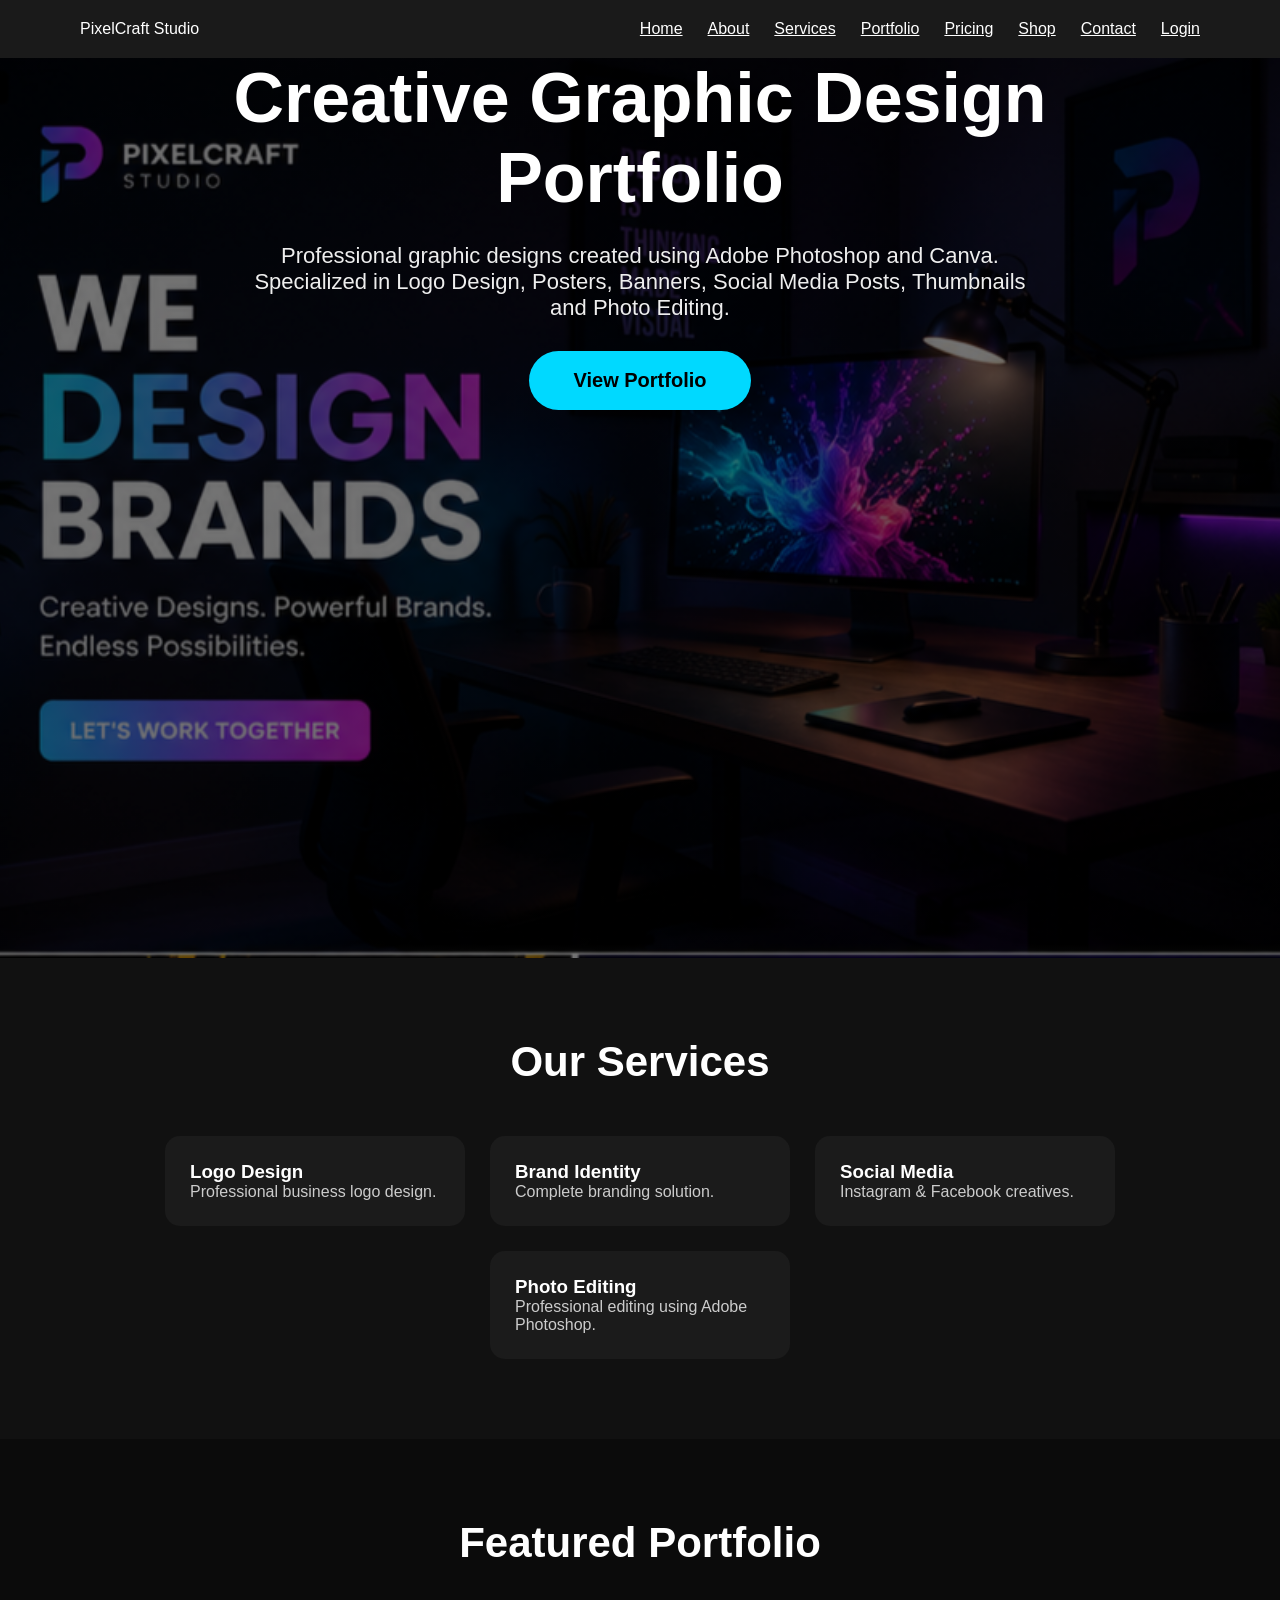
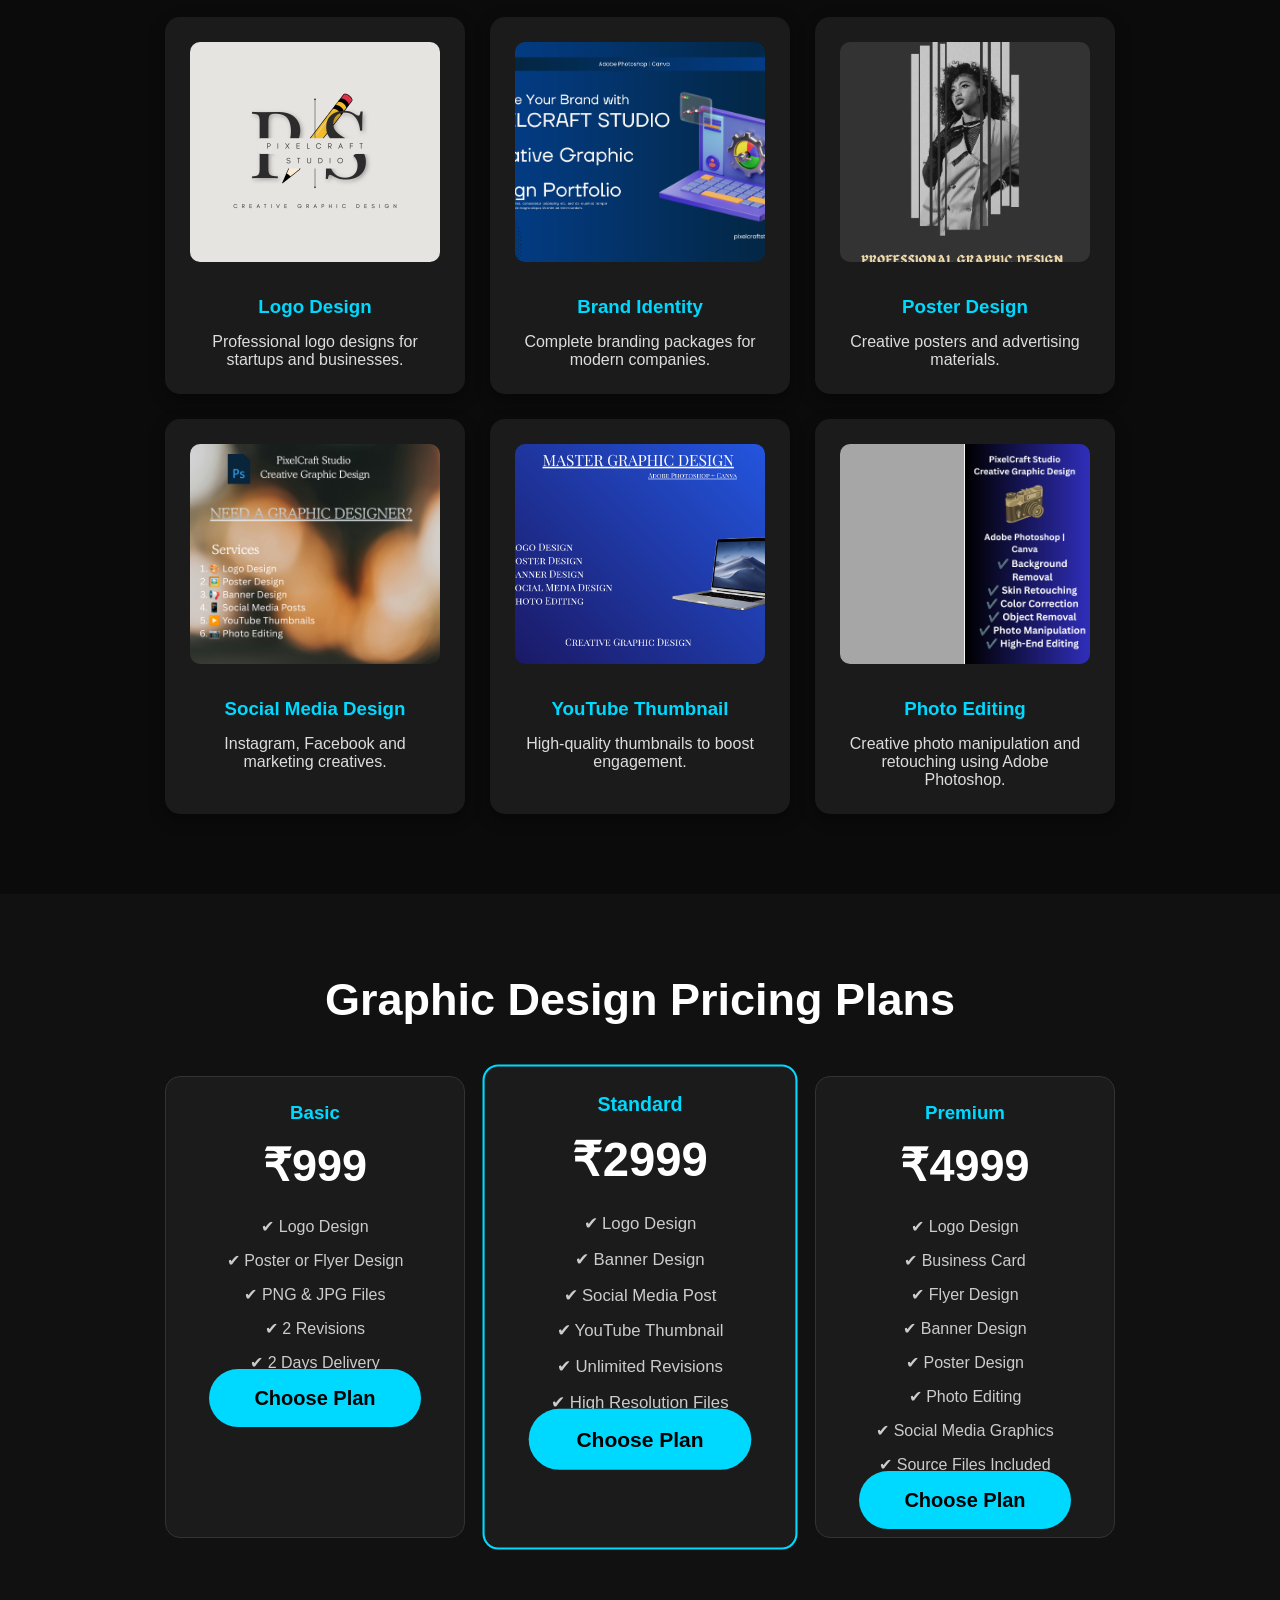
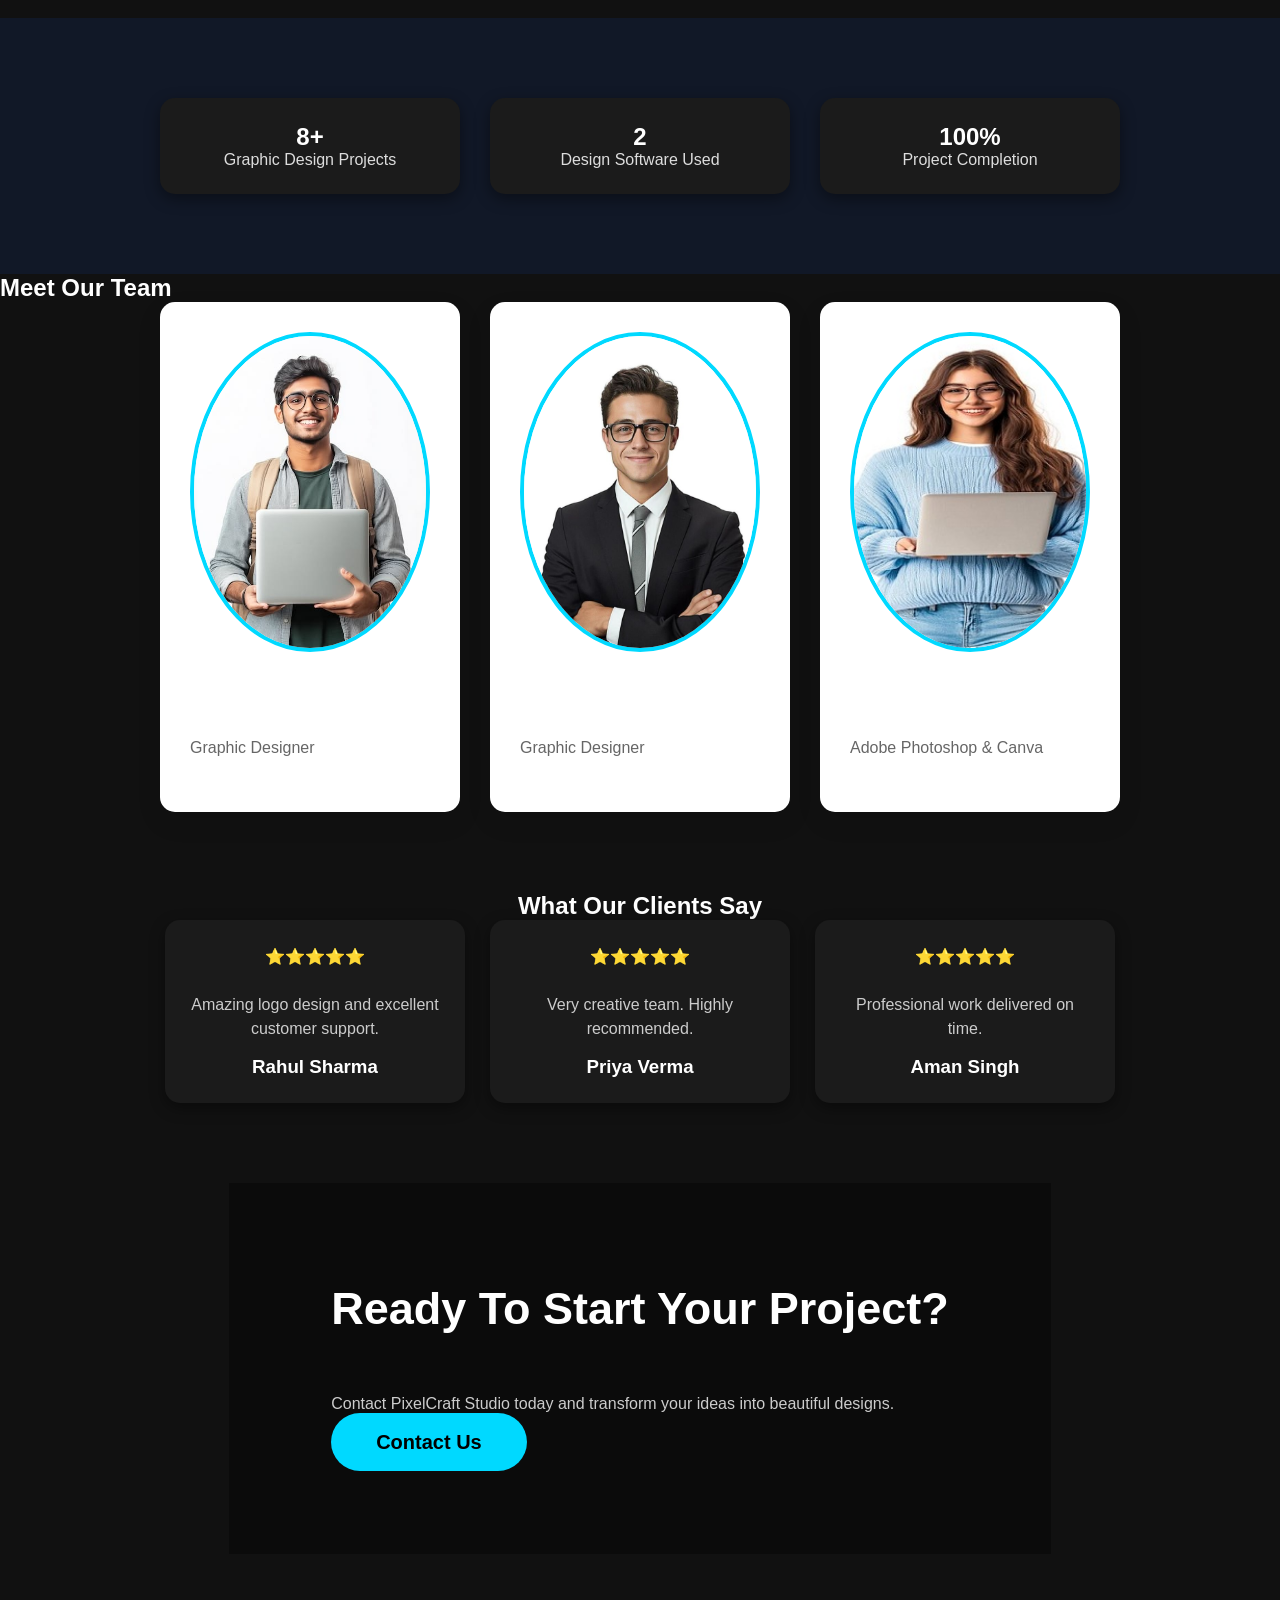
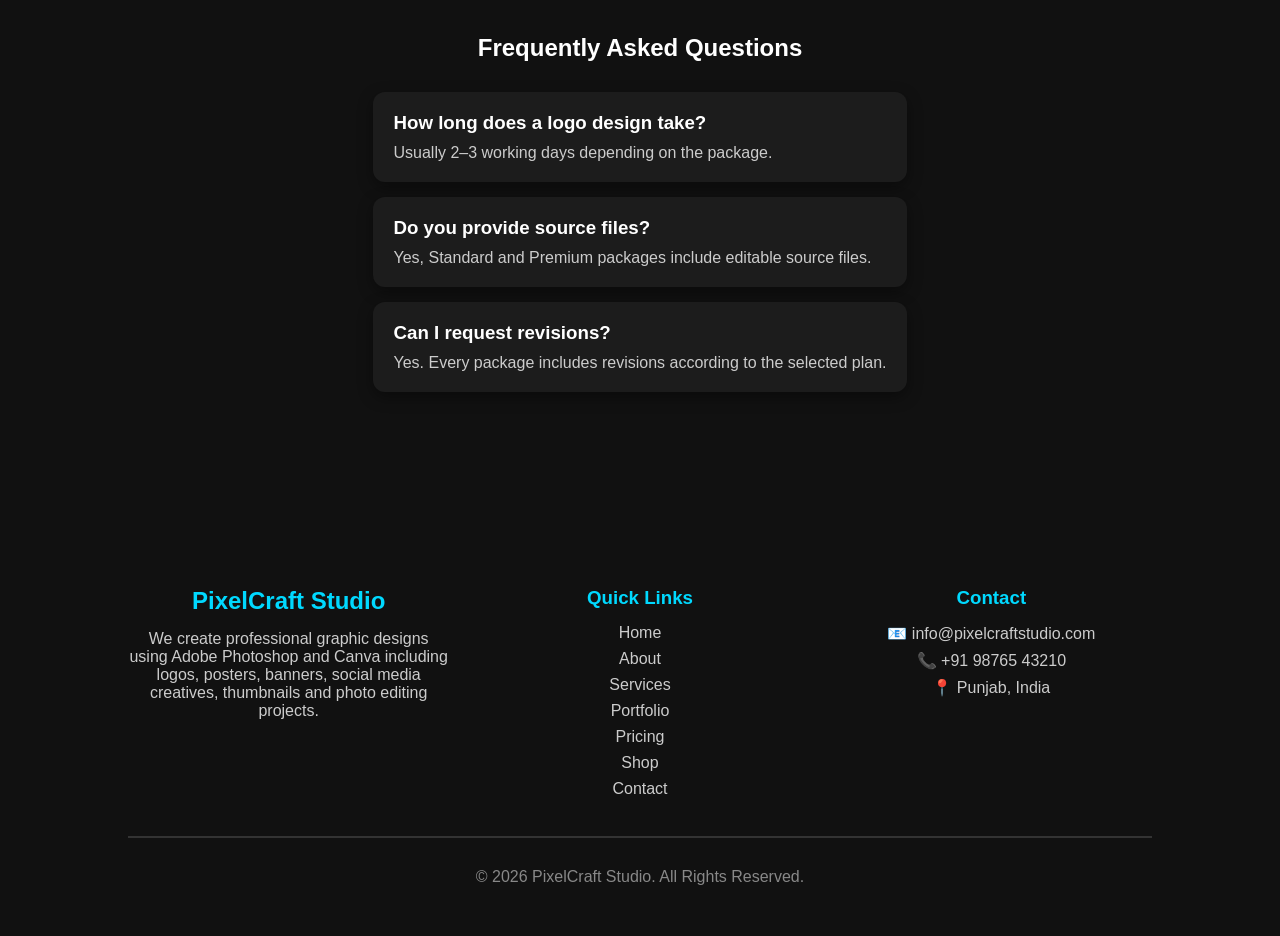
==== commit 52f2785f: "Add files via upload" ====
--- a/index.html
+++ b/index.html
@@ -41,14 +41,15 @@
 
 <div class="hero-text">
 
-<h1>Creative Graphic Design Solutions</h1>
+<h1>Creative Graphic Design Portfolio</h1>
 
 <p>
-Professional Logo Design, Branding,
-Social Media Posts, Posters,
-UI/UX Design and much more.
+Professional graphic designs created using
+Adobe Photoshop and Canva.
+Specialized in Logo Design, Posters,
+Banners, Social Media Posts,
+Thumbnails and Photo Editing.
 </p>
-
 <div class="hero-buttons">
 
 <a href="portfolio.html" class="btn">
@@ -86,10 +87,9 @@
 </div>
 
 <div class="service-card">
-<h3>UI/UX Design</h3>
-<p>Website & Mobile App Design.</p>
-</div>
-
+<h3>Photo Editing</h3>
+<p>Professional editing using Adobe Photoshop.</p>
+</div>
 </div>
 
 </section>
@@ -108,7 +108,7 @@
         </div>
 
         <div class="portfolio-card">
-            <img src="branding.png" alt="Branding">
+            <img src="banner.png" alt="Branding">
             <h3>Brand Identity</h3>
             <p>Complete branding packages for modern companies.</p>
         </div>
@@ -132,9 +132,11 @@
         </div>
 
         <div class="portfolio-card">
-            <img src="uiux.png" alt="UI/UX">
-            <h3>UI / UX Design</h3>
-            <p>Modern website and mobile application interfaces.</p>
+          <img src="photo-editing.png" alt="Photo Editing">
+            <h3>Photo Editing</h3>
+           <p>
+               Creative photo manipulation and retouching using Adobe Photoshop.
+</p>
         </div>
 
     </div>
@@ -145,46 +147,102 @@
 
 <section class="pricing">
 
-    <h2>Pricing Plans</h2>
+    <h2>Graphic Design Pricing Plans</h2>
 
     <div class="pricing-container">
 
+        <!-- Basic Package -->
         <div class="price-card">
             <h3>Basic</h3>
-            <h1>₹499</h1>
+            <h1>₹999</h1>
+
             <p>✔ Logo Design</p>
+            <p>✔ Poster or Flyer Design</p>
+            <p>✔ PNG & JPG Files</p>
             <p>✔ 2 Revisions</p>
-            <p>✔ PNG File</p>
+            <p>✔ 2 Days Delivery</p>
 
             <a href="shop.html" class="btn">
-                Buy Now
+                Choose Plan
             </a>
         </div>
 
+        <!-- Standard Package -->
         <div class="price-card active">
             <h3>Standard</h3>
-            <h1>₹999</h1>
-            <p>✔ Logo + Branding</p>
-            <p>✔ 5 Revisions</p>
-            <p>✔ Source Files</p>
+            <h1>₹2999</h1>
+
+            <p>✔ Logo Design</p>
+            <p>✔ Banner Design</p>
+            <p>✔ Social Media Post</p>
+            <p>✔ YouTube Thumbnail</p>
+            <p>✔ Unlimited Revisions</p>
+            <p>✔ High Resolution Files</p>
 
             <a href="shop.html" class="btn">
-                Buy Now
+                Choose Plan
             </a>
         </div>
 
+        <!-- Premium Package -->
         <div class="price-card">
             <h3>Premium</h3>
-            <h1>₹1999</h1>
-            <p>✔ Complete Brand Identity</p>
-            <p>✔ Unlimited Revisions</p>
-            <p>✔ Premium Support</p>
+            <h1>₹4999</h1>
+
+            <p>✔ Logo Design</p>
+            <p>✔ Business Card</p>
+            <p>✔ Flyer Design</p>
+            <p>✔ Banner Design</p>
+            <p>✔ Poster Design</p>
+            <p>✔ Photo Editing</p>
+            <p>✔ Social Media Graphics</p>
+            <p>✔ Source Files Included</p>
 
             <a href="shop.html" class="btn">
-                Buy Now
+                Choose Plan
             </a>
         </div>
 
+    </div>
+
+</section>
+<section class="counter">
+
+    <div class="portfolio-card">
+        <h2>8+</h2>
+        <p>Graphic Design Projects</p>
+    </div>
+
+    <div class="portfolio-card">
+       <h2>2</h2>
+       <p>Design Software Used</p>
+    </div>
+
+<div class="portfolio-card">
+    <h2>100%</h2>
+    <p>Project Completion</p>
+</div>
+</section>
+<h2>Meet Our Team</h2>
+
+<div class="team-container">
+
+    <div class="team-card">
+        <img src="team1.jfif" alt="Rishav Thakur">
+       <h3>Rishav Thakur</h3>
+        <p>Graphic Designer</p>
+    </div>
+
+    <div class="team-card">
+        <img src="team2.jfif" alt="Rishi Pathania">
+        <h3>Rishi Pathania</h3>
+        <p>Graphic Designer</p>
+    </div> 
+
+    <div class="team-card">
+        <img src="team3.jfif" alt="Creative Team">
+        <h3>Creative Team</h3>
+        <p>Adobe Photoshop & Canva</p>
     </div>
 
 </section>
@@ -278,12 +336,12 @@
 
             <h2>PixelCraft Studio</h2>
 
-            <p>
-                We create professional logo designs, branding,
-                posters, social media graphics and UI/UX designs
-                for businesses worldwide.
-            </p>
-
+           <p>
+              We create professional graphic designs using
+              Adobe Photoshop and Canva including logos,
+              posters, banners, social media creatives,
+              thumbnails and photo editing projects. 
+           </p>
         </div>
 
         <div class="footer-box">
--- a/style.css
+++ b/style.css
@@ -868,7 +868,7 @@
 
     background:
     linear-gradient(rgba(0,0,0,.55),rgba(0,0,0,.55)),
-    url("images/hero.png") center center/cover no-repeat;
+    url("hero.png") center center/cover no-repeat;
 }
 
 .hero-image{
@@ -897,4 +897,115 @@
     padding:18px 45px;
     border-radius:50px;
     font-size:20px;
+}
+/* Counter Section */
+
+.counter{
+    display:flex;
+    justify-content:center;
+    flex-wrap:wrap;
+    gap:30px;
+    padding:80px 10%;
+    background:#111827;
+}
+
+.counter-box{
+    width:220px;
+    padding:30px;
+    text-align:center;
+    background:#1f2937;
+    border-radius:15px;
+    color:#fff;
+    transition:.3s;
+}
+
+.counter-box:hover{
+    transform:translateY(-10px);
+}
+
+.counter-box h2{
+    font-size:45px;
+    color:#00d4ff;
+    margin-bottom:10px;
+}
+
+.counter-box p{
+    font-size:18px;
+}
+/* Team Section */
+
+.team{
+    padding:80px 10%;
+    text-align:center;
+    background:#f8f9fa;
+}
+
+.team h2{
+    font-size:40px;
+    margin-bottom:40px;
+}
+
+.team-container{
+    display:flex;
+    justify-content:center;
+    gap:30px;
+    flex-wrap:wrap;
+}
+
+.team-card{
+    width:300px;
+    background:#fff;
+    border-radius:15px;
+    overflow:hidden;
+    box-shadow:0 10px 25px rgba(0,0,0,.1);
+    transition:.3s;
+}
+
+.team-card:hover{
+    transform:translateY(-10px);
+}
+
+.team-card img{
+    width:100%;
+    height:320px;
+    object-fit:cover;
+}
+
+.team-card h3{
+    margin-top:20px;
+    font-size:24px;
+}
+
+.team-card p{
+    color:#666;
+    margin:15px 0 25px;
+}
+/* Lightbox */
+
+.lightbox{
+    display:none;
+    position:fixed;
+    top:0;
+    left:0;
+    width:100%;
+    height:100%;
+    background:rgba(0,0,0,.9);
+    justify-content:center;
+    align-items:center;
+    z-index:9999;
+}
+
+.lightbox img{
+    max-width:90%;
+    max-height:90%;
+    border-radius:10px;
+}
+
+.portfolio-card img{
+    cursor:pointer;
+    transition:.3s;
+}
+
+.portfolio-card img:hover{
+    transform:scale(1.05);
 }
